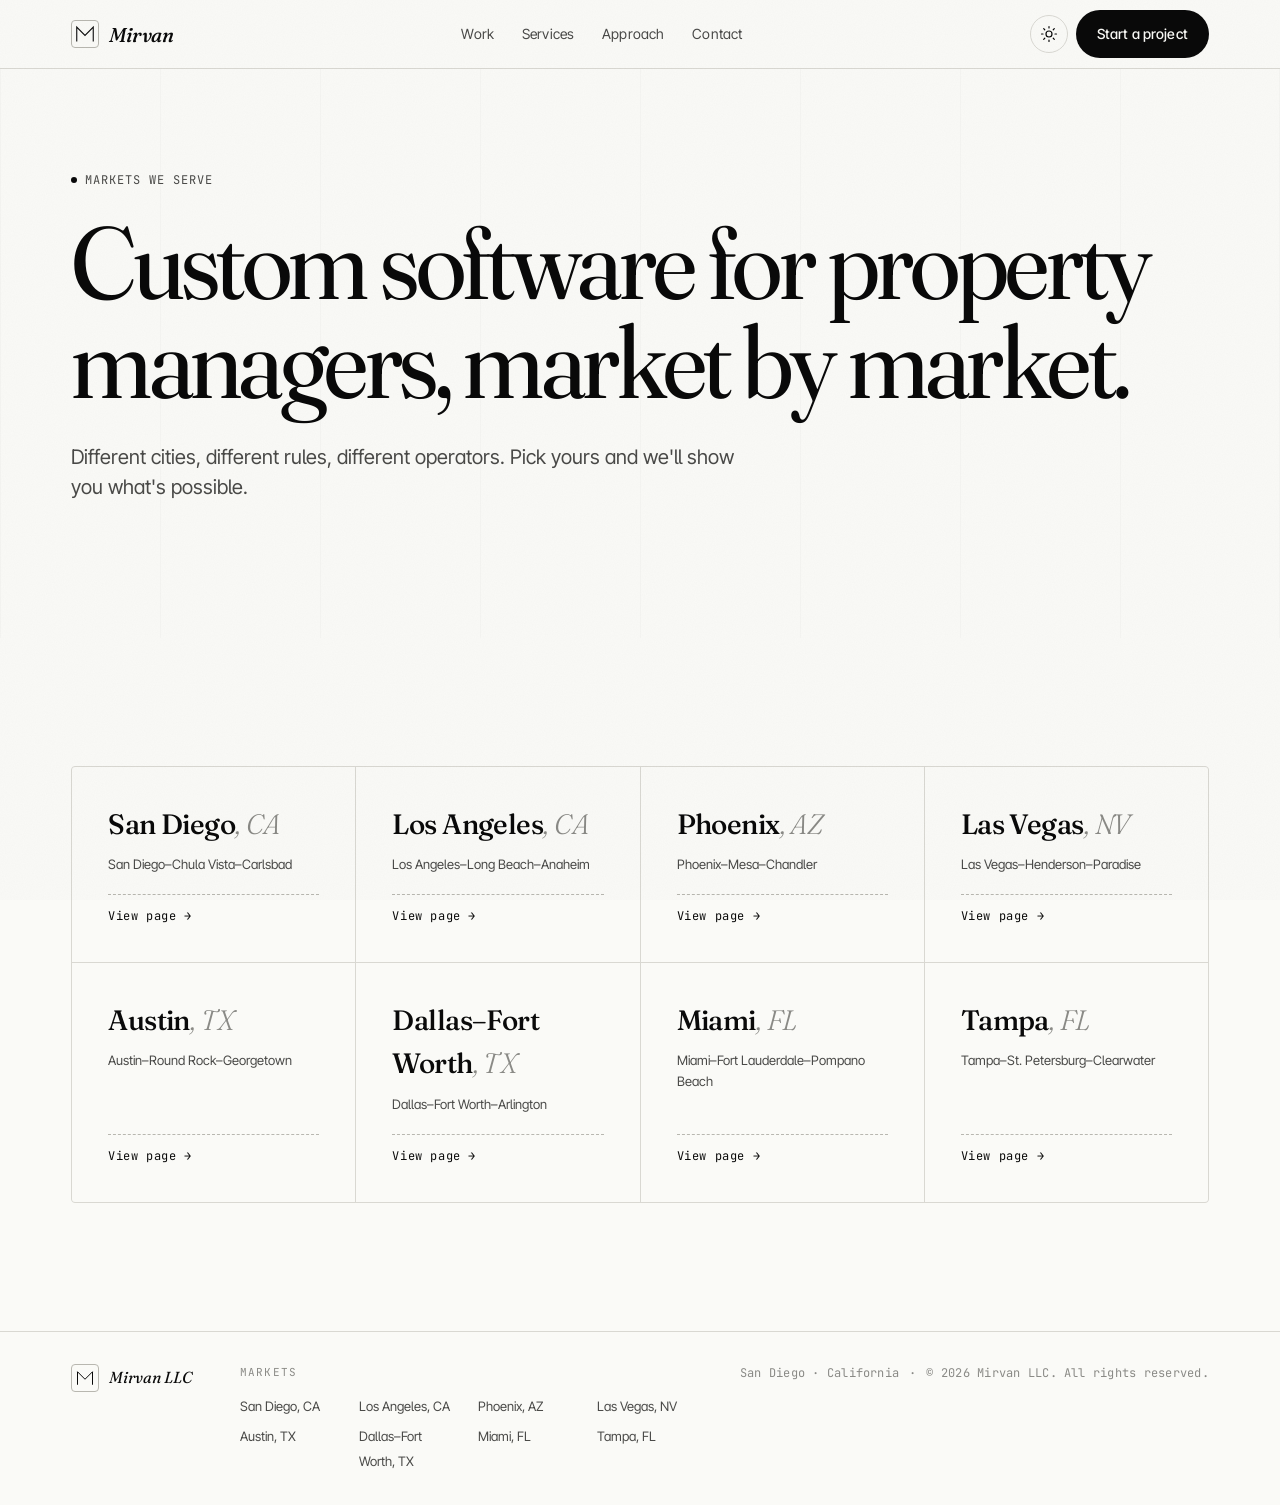
==== property-management-software/index.html @ f2c9fc99 "Add city landing pages" ====
<!DOCTYPE html>
<html lang="en" data-theme="auto">
<head>
  <meta charset="UTF-8" />
  <meta name="viewport" content="width=device-width, initial-scale=1.0, viewport-fit=cover" />
  <title>Property Management Software by City | Mirvan</title>
  <meta name="description" content="Mirvan builds custom property management software for operators across the country. Find your market — San Diego, LA, Phoenix, Las Vegas, Austin, Dallas–Fort Worth, Miami, and Tampa." />
  <link rel="canonical" href="https://mirvaninc.com/property-management-software/" />
  <meta name="robots" content="index, follow" />
  <link rel="icon" href="/favicon.svg" type="image/svg+xml" />
  <link rel="preconnect" href="https://fonts.googleapis.com" />
  <link rel="preconnect" href="https://fonts.gstatic.com" crossorigin />
  <link href="https://fonts.googleapis.com/css2?family=Fraunces:opsz,wght@9..144,300;9..144,400;9..144,500;9..144,600&family=JetBrains+Mono:wght@400;500&family=Inter+Tight:wght@300;400;500;600&display=swap" rel="stylesheet" />
  <script>
    (function () {
      try {
        var stored = localStorage.getItem('mirvan-theme');
        var prefersDark = window.matchMedia('(prefers-color-scheme: dark)').matches;
        document.documentElement.setAttribute('data-theme', stored || (prefersDark ? 'dark' : 'light'));
      } catch (e) { document.documentElement.setAttribute('data-theme', 'light'); }
    })();
  </script>
  <link rel="stylesheet" href="/styles.css" />
</head>
<body>
  <a class="skip" href="#main">Skip to content</a>
  <header class="nav" role="banner">
    <div class="nav__inner">
      <a href="/" class="nav__logo">
        <span class="nav__mark" aria-hidden="true">
          <svg viewBox="0 0 32 32" width="22" height="22" fill="none" stroke="currentColor" stroke-width="1.6" stroke-linecap="square"><path d="M4 26 L4 6 L16 18 L28 6 L28 26" /></svg>
        </span>
        <span class="nav__wordmark">Mirvan</span>
      </a>
      <nav class="nav__links" aria-label="Primary">
        <a href="/#work">Work</a><a href="/#services">Services</a><a href="/#approach">Approach</a><a href="/#contact">Contact</a>
      </nav>
      <div class="nav__actions">
        <button id="theme-toggle" class="theme-toggle" type="button" aria-label="Toggle theme">
          <svg class="icon-sun" viewBox="0 0 24 24" width="18" height="18" fill="none" stroke="currentColor" stroke-width="1.6" stroke-linecap="round" stroke-linejoin="round" aria-hidden="true"><circle cx="12" cy="12" r="4"/><path d="M12 2v2M12 20v2M4.93 4.93l1.41 1.41M17.66 17.66l1.41 1.41M2 12h2M20 12h2M4.93 19.07l1.41-1.41M17.66 6.34l1.41-1.41"/></svg>
          <svg class="icon-moon" viewBox="0 0 24 24" width="18" height="18" fill="none" stroke="currentColor" stroke-width="1.6" stroke-linecap="round" stroke-linejoin="round" aria-hidden="true"><path d="M21 12.79A9 9 0 1 1 11.21 3 7 7 0 0 0 21 12.79z"/></svg>
        </button>
        <a href="/#contact" class="btn btn--primary nav__cta">Start a project</a>
      </div>
    </div>
  </header>

  <main id="main">
    <section class="hero hero--city">
      <div class="hero__grid" aria-hidden="true"><span></span><span></span><span></span><span></span><span></span><span></span><span></span><span></span></div>
      <div class="hero__inner reveal">
        <p class="eyebrow"><span class="dot" aria-hidden="true"></span>Markets we serve</p>
        <h1 class="hero__title">Custom software for property managers, market by market.</h1>
        <p class="hero__lede">Different cities, different rules, different operators. Pick yours and we'll show you what's possible.</p>
      </div>
    </section>

    <section class="section">
      <div class="section__inner">
        <div class="hub-grid">
          <a class="hub-card reveal" href="/property-management-software/san-diego/">
            <p class="hub-card__city">San Diego<span class="hub-card__state">, CA</span></p>
            <p class="hub-card__metro">San Diego–Chula Vista–Carlsbad</p>
            <p class="hub-card__cta">View page →</p>
          </a>
          <a class="hub-card reveal" href="/property-management-software/los-angeles/">
            <p class="hub-card__city">Los Angeles<span class="hub-card__state">, CA</span></p>
            <p class="hub-card__metro">Los Angeles–Long Beach–Anaheim</p>
            <p class="hub-card__cta">View page →</p>
          </a>
          <a class="hub-card reveal" href="/property-management-software/phoenix/">
            <p class="hub-card__city">Phoenix<span class="hub-card__state">, AZ</span></p>
            <p class="hub-card__metro">Phoenix–Mesa–Chandler</p>
            <p class="hub-card__cta">View page →</p>
          </a>
          <a class="hub-card reveal" href="/property-management-software/las-vegas/">
            <p class="hub-card__city">Las Vegas<span class="hub-card__state">, NV</span></p>
            <p class="hub-card__metro">Las Vegas–Henderson–Paradise</p>
            <p class="hub-card__cta">View page →</p>
          </a>
          <a class="hub-card reveal" href="/property-management-software/austin/">
            <p class="hub-card__city">Austin<span class="hub-card__state">, TX</span></p>
            <p class="hub-card__metro">Austin–Round Rock–Georgetown</p>
            <p class="hub-card__cta">View page →</p>
          </a>
          <a class="hub-card reveal" href="/property-management-software/dallas-fort-worth/">
            <p class="hub-card__city">Dallas–Fort Worth<span class="hub-card__state">, TX</span></p>
            <p class="hub-card__metro">Dallas–Fort Worth–Arlington</p>
            <p class="hub-card__cta">View page →</p>
          </a>
          <a class="hub-card reveal" href="/property-management-software/miami/">
            <p class="hub-card__city">Miami<span class="hub-card__state">, FL</span></p>
            <p class="hub-card__metro">Miami–Fort Lauderdale–Pompano Beach</p>
            <p class="hub-card__cta">View page →</p>
          </a>
          <a class="hub-card reveal" href="/property-management-software/tampa/">
            <p class="hub-card__city">Tampa<span class="hub-card__state">, FL</span></p>
            <p class="hub-card__metro">Tampa–St. Petersburg–Clearwater</p>
            <p class="hub-card__cta">View page →</p>
          </a>
        </div>
      </div>
    </section>
  </main>

  <footer class="footer" role="contentinfo">
    <div class="footer__inner">
      <div class="footer__brand">
        <span class="nav__mark" aria-hidden="true"><svg viewBox="0 0 32 32" width="20" height="20" fill="none" stroke="currentColor" stroke-width="1.6" stroke-linecap="square"><path d="M4 26 L4 6 L16 18 L28 6 L28 26" /></svg></span>
        <span>Mirvan LLC</span>
      </div>
      <nav class="footer__cities" aria-label="Markets we serve">
        <p class="footer__cities-label">Markets</p>
        <ul>
          <li><a href="/property-management-software/san-diego/">San Diego, CA</a></li>
          <li><a href="/property-management-software/los-angeles/">Los Angeles, CA</a></li>
          <li><a href="/property-management-software/phoenix/">Phoenix, AZ</a></li>
          <li><a href="/property-management-software/las-vegas/">Las Vegas, NV</a></li>
          <li><a href="/property-management-software/austin/">Austin, TX</a></li>
          <li><a href="/property-management-software/dallas-fort-worth/">Dallas–Fort Worth, TX</a></li>
          <li><a href="/property-management-software/miami/">Miami, FL</a></li>
          <li><a href="/property-management-software/tampa/">Tampa, FL</a></li>
        </ul>
      </nav>
      <p class="footer__meta">
        <span>San Diego · California</span>
        <span aria-hidden="true">·</span>
        <span>© <span id="year"></span> Mirvan LLC. All rights reserved.</span>
      </p>
    </div>
  </footer>

  <script src="/main.js" defer></script>
</body>
</html>
---- styles.css ----
/* =========================================================
   Mirvan — Refined editorial design system
   Black & white, light/dark, mobile-first
   ========================================================= */

:root {
  /* Light theme (default) */
  --bg: #fafaf7;
  --bg-elev: #ffffff;
  --bg-alt: #f1f0eb;
  --ink: #0a0a0a;
  --ink-muted: #4a4a48;
  --ink-faint: #8a8a86;
  --line: #d9d8d2;
  --line-strong: #b8b7b0;
  --accent: #0a0a0a;
  --accent-ink: #fafaf7;
  --shadow: 0 1px 0 rgba(10,10,10,0.04), 0 8px 24px -12px rgba(10,10,10,0.08);
  --grid: rgba(10,10,10,0.04);
  --noise: 0.03;
}

[data-theme="dark"] {
  --bg: #0a0a0a;
  --bg-elev: #111110;
  --bg-alt: #161614;
  --ink: #fafaf7;
  --ink-muted: #b5b3ad;
  --ink-faint: #7a7873;
  --line: #2a2926;
  --line-strong: #3d3c38;
  --accent: #fafaf7;
  --accent-ink: #0a0a0a;
  --shadow: 0 1px 0 rgba(0,0,0,0.4), 0 12px 40px -16px rgba(0,0,0,0.6);
  --grid: rgba(250,250,247,0.04);
  --noise: 0.05;
}

/* Type */
:root {
  --font-display: 'Fraunces', 'Times New Roman', Georgia, serif;
  --font-sans: 'Inter Tight', -apple-system, BlinkMacSystemFont, 'Segoe UI', sans-serif;
  --font-mono: 'JetBrains Mono', ui-monospace, 'SF Mono', Menlo, monospace;
}

/* Reset */
*, *::before, *::after { box-sizing: border-box; }
html { -webkit-text-size-adjust: 100%; scroll-behavior: smooth; }
@media (prefers-reduced-motion: reduce) {
  html { scroll-behavior: auto; }
  *, *::before, *::after {
    animation-duration: 0.01ms !important;
    animation-iteration-count: 1 !important;
    transition-duration: 0.01ms !important;
  }
}

body {
  margin: 0;
  font-family: var(--font-sans);
  font-size: 16px;
  line-height: 1.55;
  color: var(--ink);
  background: var(--bg);
  -webkit-font-smoothing: antialiased;
  -moz-osx-font-smoothing: grayscale;
  font-feature-settings: "ss01", "ss02", "cv11";
  transition: background-color 0.4s ease, color 0.4s ease;
  overflow-x: hidden;
}

/* Subtle film grain everywhere */
body::before {
  content: "";
  position: fixed;
  inset: 0;
  pointer-events: none;
  z-index: 1000;
  opacity: var(--noise);
  background-image: url("data:image/svg+xml;utf8,<svg xmlns='http://www.w3.org/2000/svg' width='200' height='200'><filter id='n'><feTurbulence type='fractalNoise' baseFrequency='0.9' numOctaves='2' stitchTiles='stitch'/><feColorMatrix values='0 0 0 0 0 0 0 0 0 0 0 0 0 0 0 0 0 0 0.6 0'/></filter><rect width='100%25' height='100%25' filter='url(%23n)'/></svg>");
}

img, svg { display: block; max-width: 100%; }
a { color: inherit; text-decoration: none; }
button { font: inherit; color: inherit; background: none; border: 0; cursor: pointer; }

/* Skip link */
.skip {
  position: absolute;
  top: -40px;
  left: 8px;
  background: var(--ink);
  color: var(--bg);
  padding: 8px 12px;
  font-size: 14px;
  z-index: 200;
  border-radius: 2px;
}
.skip:focus { top: 8px; }

/* Layout helpers */
.section__inner,
.nav__inner,
.footer__inner,
.hero__inner {
  width: 100%;
  max-width: 1240px;
  margin: 0 auto;
  padding-left: clamp(20px, 4vw, 56px);
  padding-right: clamp(20px, 4vw, 56px);
}

/* ============== NAV ============== */
.nav {
  position: sticky;
  top: 0;
  z-index: 100;
  background: color-mix(in srgb, var(--bg) 88%, transparent);
  backdrop-filter: saturate(140%) blur(14px);
  -webkit-backdrop-filter: saturate(140%) blur(14px);
  border-bottom: 1px solid var(--line);
}
.nav__inner {
  display: flex;
  align-items: center;
  justify-content: space-between;
  height: 68px;
  gap: 24px;
}
.nav__logo {
  display: inline-flex;
  align-items: center;
  gap: 10px;
  font-family: var(--font-display);
  font-weight: 500;
  font-size: 20px;
  letter-spacing: -0.01em;
}
.nav__mark {
  display: inline-grid;
  place-items: center;
  width: 28px; height: 28px;
  border: 1px solid var(--line-strong);
  border-radius: 4px;
  color: var(--ink);
  transition: transform 0.4s cubic-bezier(.2,.7,.2,1);
}
.nav__logo:hover .nav__mark { transform: rotate(-8deg); }
.nav__wordmark { font-style: italic; }

.nav__links {
  display: none;
  gap: 28px;
  font-size: 14px;
  color: var(--ink-muted);
  letter-spacing: 0.01em;
}
.nav__links a {
  position: relative;
  padding: 6px 0;
  transition: color 0.2s ease;
}
.nav__links a::after {
  content: "";
  position: absolute;
  left: 0; right: 100%;
  bottom: 2px;
  height: 1px;
  background: currentColor;
  transition: right 0.3s cubic-bezier(.2,.7,.2,1);
}
.nav__links a:hover { color: var(--ink); }
.nav__links a:hover::after { right: 0; }

.nav__actions {
  display: flex;
  align-items: center;
  gap: 8px;
}
.nav__cta { display: none; }

@media (min-width: 820px) {
  .nav__links { display: flex; }
  .nav__cta { display: inline-flex; }
}

/* Theme toggle */
.theme-toggle {
  display: inline-grid;
  place-items: center;
  width: 38px;
  height: 38px;
  border: 1px solid var(--line);
  border-radius: 999px;
  color: var(--ink);
  transition: border-color 0.2s ease, transform 0.3s ease, background-color 0.2s ease;
  position: relative;
}
.theme-toggle:hover {
  border-color: var(--line-strong);
  background: var(--bg-alt);
}
.theme-toggle:active { transform: scale(0.94); }
.theme-toggle .icon-sun,
.theme-toggle .icon-moon {
  position: absolute;
  transition: opacity 0.3s ease, transform 0.4s cubic-bezier(.2,.7,.2,1);
}
[data-theme="light"] .icon-sun { opacity: 1; transform: rotate(0); }
[data-theme="light"] .icon-moon { opacity: 0; transform: rotate(-40deg) scale(0.6); }
[data-theme="dark"] .icon-sun { opacity: 0; transform: rotate(40deg) scale(0.6); }
[data-theme="dark"] .icon-moon { opacity: 1; transform: rotate(0); }

/* Buttons */
.btn {
  display: inline-flex;
  align-items: center;
  gap: 8px;
  padding: 12px 20px;
  font-size: 14px;
  font-weight: 500;
  letter-spacing: 0.01em;
  border-radius: 999px;
  border: 1px solid transparent;
  transition: transform 0.2s ease, background-color 0.25s ease, color 0.25s ease, border-color 0.25s ease;
  white-space: nowrap;
}
.btn:active { transform: scale(0.98); }
.btn--primary {
  background: var(--accent);
  color: var(--accent-ink);
}
.btn--primary:hover { background: color-mix(in srgb, var(--accent) 88%, var(--ink-muted)); }
.btn--ghost {
  border-color: var(--line-strong);
  color: var(--ink);
}
.btn--ghost:hover { background: var(--bg-alt); }
.btn--lg {
  padding: 16px 28px;
  font-size: 15px;
  font-family: var(--font-mono);
  letter-spacing: 0;
}

/* Eyebrow */
.eyebrow {
  display: inline-flex;
  align-items: center;
  gap: 8px;
  font-family: var(--font-mono);
  font-size: 12px;
  letter-spacing: 0.08em;
  text-transform: uppercase;
  color: var(--ink-muted);
  margin: 0 0 24px;
}
.dot {
  display: inline-block;
  width: 6px; height: 6px;
  border-radius: 50%;
  background: var(--ink);
  animation: pulse 2.4s ease-in-out infinite;
}
@keyframes pulse {
  0%, 100% { opacity: 0.4; transform: scale(1); }
  50% { opacity: 1; transform: scale(1.3); }
}

/* ============== HERO ============== */
.hero {
  position: relative;
  padding: clamp(64px, 10vw, 120px) 0 clamp(48px, 8vw, 96px);
  overflow: hidden;
}
.hero__grid {
  position: absolute;
  inset: 0;
  display: grid;
  grid-template-columns: repeat(8, 1fr);
  pointer-events: none;
  opacity: 0.5;
}
.hero__grid span {
  border-left: 1px solid var(--grid);
}
.hero__grid span:last-child { border-right: 1px solid var(--grid); }

.hero__inner { position: relative; }

.hero__title {
  font-family: var(--font-display);
  font-weight: 400;
  font-size: clamp(44px, 8vw, 104px);
  line-height: 0.96;
  letter-spacing: -0.035em;
  margin: 0 0 32px;
  color: var(--ink);
  font-variation-settings: "opsz" 96, "SOFT" 30;
}
.hero__title em {
  font-style: italic;
  font-weight: 300;
  font-variation-settings: "opsz" 144, "SOFT" 80;
}

.hero__lede {
  max-width: 56ch;
  font-size: clamp(17px, 1.6vw, 20px);
  line-height: 1.5;
  color: var(--ink-muted);
  margin: 0 0 40px;
}

.hero__cta {
  display: flex;
  flex-wrap: wrap;
  gap: 12px;
  margin-bottom: 64px;
}

.hero__stats {
  display: grid;
  grid-template-columns: 1fr;
  gap: 20px;
  padding-top: 32px;
  border-top: 1px solid var(--line);
  margin: 0;
}
.hero__stats > div {
  display: flex;
  flex-direction: column;
  gap: 6px;
}
.hero__stats dt {
  font-family: var(--font-mono);
  font-size: 11px;
  letter-spacing: 0.1em;
  text-transform: uppercase;
  color: var(--ink-faint);
}
.hero__stats dd {
  margin: 0;
  font-family: var(--font-display);
  font-size: 18px;
  font-style: italic;
  color: var(--ink);
}

@media (min-width: 720px) {
  .hero__stats { grid-template-columns: repeat(3, 1fr); gap: 40px; }
}

/* ============== MARQUEE ============== */
.marquee {
  border-top: 1px solid var(--line);
  border-bottom: 1px solid var(--line);
  overflow: hidden;
  background: var(--bg-alt);
  padding: 18px 0;
}
.marquee__track {
  display: flex;
  gap: 36px;
  white-space: nowrap;
  animation: marquee 40s linear infinite;
  font-family: var(--font-display);
  font-style: italic;
  font-size: clamp(20px, 3vw, 28px);
  color: var(--ink-muted);
  width: max-content;
}
.marquee__track span:nth-child(even) {
  color: var(--ink-faint);
  font-style: normal;
  font-family: var(--font-sans);
}
@keyframes marquee {
  from { transform: translateX(0); }
  to { transform: translateX(-50%); }
}
.marquee:hover .marquee__track { animation-play-state: paused; }

/* ============== SECTIONS ============== */
.section {
  padding: clamp(72px, 10vw, 140px) 0;
}
.section--alt {
  background: var(--bg-alt);
  border-top: 1px solid var(--line);
  border-bottom: 1px solid var(--line);
}

.section__head {
  max-width: 720px;
  margin-bottom: clamp(40px, 6vw, 72px);
}
.section__title {
  font-family: var(--font-display);
  font-weight: 400;
  font-size: clamp(34px, 5vw, 64px);
  line-height: 1.02;
  letter-spacing: -0.025em;
  margin: 0;
}
.section__lede {
  margin: 24px 0 0;
  max-width: 56ch;
  font-size: 17px;
  line-height: 1.6;
  color: var(--ink-muted);
}

/* ============== CARDS ============== */
.cards {
  display: grid;
  grid-template-columns: 1fr;
  gap: 1px;
  background: var(--line);
  border: 1px solid var(--line);
  border-radius: 4px;
  overflow: hidden;
}
@media (min-width: 760px) {
  .cards { grid-template-columns: repeat(3, 1fr); }
}
.card {
  position: relative;
  padding: clamp(28px, 4vw, 44px);
  background: var(--bg);
  transition: background-color 0.3s ease;
}
.card:hover { background: var(--bg-alt); }
.card__num {
  display: block;
  font-family: var(--font-display);
  font-style: italic;
  font-size: 14px;
  color: var(--ink-faint);
  margin-bottom: 28px;
  letter-spacing: 0.02em;
}
.card__title {
  font-family: var(--font-display);
  font-weight: 500;
  font-size: clamp(22px, 2.4vw, 28px);
  line-height: 1.15;
  letter-spacing: -0.015em;
  margin: 0 0 16px;
}
.card__body {
  margin: 0 0 20px;
  font-size: 15px;
  line-height: 1.6;
  color: var(--ink-muted);
}
.card__list {
  list-style: none;
  padding: 0;
  margin: 0;
  border-top: 1px dashed var(--line-strong);
  padding-top: 16px;
}
.card__list li {
  position: relative;
  padding: 6px 0 6px 18px;
  font-family: var(--font-mono);
  font-size: 12px;
  letter-spacing: 0.02em;
  color: var(--ink);
}
.card__list li::before {
  content: "→";
  position: absolute;
  left: 0;
  color: var(--ink-faint);
}

/* ============== STEPS ============== */
.steps {
  list-style: none;
  padding: 0;
  margin: 0;
  display: grid;
  gap: 1px;
  background: var(--line);
  border: 1px solid var(--line);
  border-radius: 4px;
  overflow: hidden;
}
.step {
  background: var(--bg);
  padding: clamp(28px, 4vw, 48px);
  display: grid;
  grid-template-columns: auto 1fr;
  gap: clamp(20px, 4vw, 48px);
  align-items: start;
}
.step__num {
  font-family: var(--font-mono);
  font-size: 13px;
  letter-spacing: 0.1em;
  color: var(--ink-faint);
  padding-top: 6px;
}
.step__title {
  font-family: var(--font-display);
  font-weight: 500;
  font-style: italic;
  font-size: clamp(22px, 2.6vw, 32px);
  line-height: 1.1;
  letter-spacing: -0.015em;
  margin: 0 0 10px;
}
.step__body {
  margin: 0;
  max-width: 60ch;
  font-size: 16px;
  line-height: 1.6;
  color: var(--ink-muted);
}

/* ============== WORK ============== */
.work {
  display: grid;
  grid-template-columns: 1fr;
  gap: 1px;
  background: var(--line);
  border-top: 1px solid var(--line);
  border-bottom: 1px solid var(--line);
}
@media (min-width: 900px) {
  .work { grid-template-columns: repeat(3, 1fr); }
}
.work__item {
  background: var(--bg);
  padding: clamp(28px, 4vw, 44px);
  display: flex;
  flex-direction: column;
  min-height: 280px;
  transition: background-color 0.3s ease;
}
.work__item:hover { background: var(--bg-alt); }
.work__head {
  display: flex;
  justify-content: space-between;
  align-items: flex-start;
  gap: 16px;
  margin-bottom: 20px;
}
.work__title {
  font-family: var(--font-display);
  font-weight: 500;
  font-size: clamp(22px, 2.4vw, 28px);
  letter-spacing: -0.015em;
  margin: 0;
}
.work__tag {
  font-family: var(--font-mono);
  font-size: 11px;
  letter-spacing: 0.08em;
  text-transform: uppercase;
  color: var(--ink-faint);
  white-space: nowrap;
  padding-top: 8px;
}
.work__body {
  flex: 1;
  margin: 0 0 24px;
  font-size: 15px;
  line-height: 1.6;
  color: var(--ink-muted);
}
.work__link {
  font-family: var(--font-mono);
  font-size: 13px;
  letter-spacing: 0.01em;
  color: var(--ink);
  border-bottom: 1px solid var(--line-strong);
  align-self: flex-start;
  padding-bottom: 2px;
  transition: color 0.2s ease, border-color 0.2s ease;
}
.work__link:hover { border-color: var(--ink); }
.work__link--muted {
  color: var(--ink-faint);
  border-color: transparent;
  border-bottom-style: dashed;
  cursor: default;
}

/* ============== CONTACT ============== */
.section--contact {
  background: var(--ink);
  color: var(--bg);
  position: relative;
  overflow: hidden;
}
.section--contact::before {
  content: "";
  position: absolute;
  inset: 0;
  background: radial-gradient(ellipse at top right, color-mix(in srgb, var(--bg) 8%, transparent), transparent 60%);
  pointer-events: none;
}
.contact { position: relative; max-width: 880px; }
.section--contact .eyebrow { color: color-mix(in srgb, var(--bg) 60%, transparent); }
.section--contact .dot { background: var(--bg); }
.contact__title {
  font-family: var(--font-display);
  font-weight: 400;
  font-size: clamp(34px, 6vw, 72px);
  line-height: 1.02;
  letter-spacing: -0.03em;
  margin: 0 0 28px;
  color: var(--bg);
}
.contact__lede {
  max-width: 56ch;
  font-size: 17px;
  line-height: 1.6;
  color: color-mix(in srgb, var(--bg) 75%, transparent);
  margin: 0 0 40px;
}
.section--contact .btn--primary {
  background: var(--bg);
  color: var(--ink);
}
.section--contact .btn--primary:hover { background: color-mix(in srgb, var(--bg) 88%, var(--ink-muted)); }
.contact__cta { display: flex; flex-direction: column; gap: 16px; align-items: flex-start; }
.contact__note {
  margin: 0;
  font-family: var(--font-mono);
  font-size: 12px;
  letter-spacing: 0.05em;
  color: color-mix(in srgb, var(--bg) 55%, transparent);
}

/* ============== FOOTER ============== */
.footer {
  border-top: 1px solid var(--line);
  padding: 32px 0;
}
.footer__inner {
  display: flex;
  flex-direction: column;
  gap: 16px;
  align-items: flex-start;
  justify-content: space-between;
}
@media (min-width: 720px) {
  .footer__inner { flex-direction: row; align-items: center; }
}
.footer__brand {
  display: inline-flex;
  align-items: center;
  gap: 10px;
  font-family: var(--font-display);
  font-style: italic;
  font-size: 16px;
}
.footer__meta {
  margin: 0;
  display: flex;
  flex-wrap: wrap;
  gap: 10px;
  font-family: var(--font-mono);
  font-size: 12px;
  letter-spacing: 0.02em;
  color: var(--ink-faint);
}

/* ============== REVEAL (intersection observer) ============== */
.reveal {
  opacity: 0;
  transform: translateY(20px);
  transition: opacity 0.9s cubic-bezier(.2,.7,.2,1), transform 0.9s cubic-bezier(.2,.7,.2,1);
}
.reveal.is-visible {
  opacity: 1;
  transform: translateY(0);
}

/* Selection */
::selection {
  background: var(--ink);
  color: var(--bg);
}

/* Focus */
:focus-visible {
  outline: 2px solid var(--ink);
  outline-offset: 3px;
  border-radius: 2px;
}

/* ============== CITY PAGE ADDITIONS ============== */

/* Breadcrumb */
.breadcrumb {
  border-bottom: 1px solid var(--line);
  background: var(--bg);
}
.breadcrumb__inner {
  width: 100%;
  max-width: 1240px;
  margin: 0 auto;
  padding: 14px clamp(20px, 4vw, 56px);
  display: flex;
  align-items: center;
  gap: 10px;
  flex-wrap: wrap;
  font-family: var(--font-mono);
  font-size: 12px;
  letter-spacing: 0.04em;
  color: var(--ink-faint);
}
.breadcrumb a {
  color: var(--ink-muted);
  transition: color 0.2s ease;
}
.breadcrumb a:hover { color: var(--ink); }
.breadcrumb__current { color: var(--ink); }

/* City hero variant */
.hero--city {
  padding-top: clamp(48px, 8vw, 96px);
}

/* Regulations list */
.regs {
  list-style: none;
  padding: 0;
  margin: 0;
  display: grid;
  gap: 1px;
  background: var(--line);
  border: 1px solid var(--line);
  border-radius: 4px;
  overflow: hidden;
}
@media (min-width: 760px) {
  .regs { grid-template-columns: repeat(3, 1fr); }
}
.reg {
  background: var(--bg);
  padding: clamp(24px, 3vw, 36px);
  transition: background-color 0.3s ease;
}
.reg:hover { background: var(--bg-alt); }
.reg__name {
  font-family: var(--font-display);
  font-weight: 500;
  font-style: italic;
  font-size: 20px;
  letter-spacing: -0.01em;
  margin: 0 0 12px;
  color: var(--ink);
}
.reg__detail {
  margin: 0;
  font-size: 14px;
  line-height: 1.6;
  color: var(--ink-muted);
}

/* Coverage / neighborhoods */
.coverage {
  max-width: 880px;
}
.coverage__list {
  font-family: var(--font-display);
  font-style: italic;
  font-size: clamp(20px, 2.5vw, 28px);
  line-height: 1.4;
  color: var(--ink);
  margin: 0 0 24px;
  letter-spacing: -0.01em;
}
.coverage__note {
  margin: 0;
  font-family: var(--font-mono);
  font-size: 13px;
  color: var(--ink-faint);
  letter-spacing: 0.02em;
}

/* Hub page grid */
.hub-grid {
  display: grid;
  grid-template-columns: 1fr;
  gap: 1px;
  background: var(--line);
  border: 1px solid var(--line);
  border-radius: 4px;
  overflow: hidden;
}
@media (min-width: 640px) {
  .hub-grid { grid-template-columns: repeat(2, 1fr); }
}
@media (min-width: 960px) {
  .hub-grid { grid-template-columns: repeat(4, 1fr); }
}
.hub-card {
  display: flex;
  flex-direction: column;
  gap: 8px;
  padding: clamp(24px, 3vw, 36px);
  background: var(--bg);
  transition: background-color 0.3s ease;
  min-height: 180px;
}
.hub-card:hover { background: var(--bg-alt); }
.hub-card__city {
  font-family: var(--font-display);
  font-size: clamp(22px, 2.6vw, 28px);
  font-weight: 500;
  letter-spacing: -0.02em;
  margin: 0;
  color: var(--ink);
}
.hub-card__state {
  font-style: italic;
  font-weight: 300;
  color: var(--ink-faint);
}
.hub-card__metro {
  font-size: 13px;
  color: var(--ink-muted);
  margin: 0;
  flex: 1;
}
.hub-card__cta {
  font-family: var(--font-mono);
  font-size: 12px;
  letter-spacing: 0.05em;
  color: var(--ink);
  margin: 12px 0 0;
  border-top: 1px dashed var(--line-strong);
  padding-top: 12px;
}

/* Footer cities */
.footer__inner {
  align-items: flex-start;
}
@media (min-width: 960px) {
  .footer__inner {
    display: grid;
    grid-template-columns: auto 1fr auto;
    align-items: start;
    gap: 48px;
  }
}
.footer__cities {
  margin: 0;
}
.footer__cities-label {
  font-family: var(--font-mono);
  font-size: 11px;
  letter-spacing: 0.1em;
  text-transform: uppercase;
  color: var(--ink-faint);
  margin: 0 0 12px;
}
.footer__cities ul {
  list-style: none;
  padding: 0;
  margin: 0;
  display: grid;
  grid-template-columns: 1fr 1fr;
  gap: 6px 24px;
}
@media (min-width: 720px) {
  .footer__cities ul { grid-template-columns: repeat(4, 1fr); }
}
.footer__cities a {
  font-size: 13px;
  color: var(--ink-muted);
  transition: color 0.2s ease;
}
.footer__cities a:hover { color: var(--ink); }
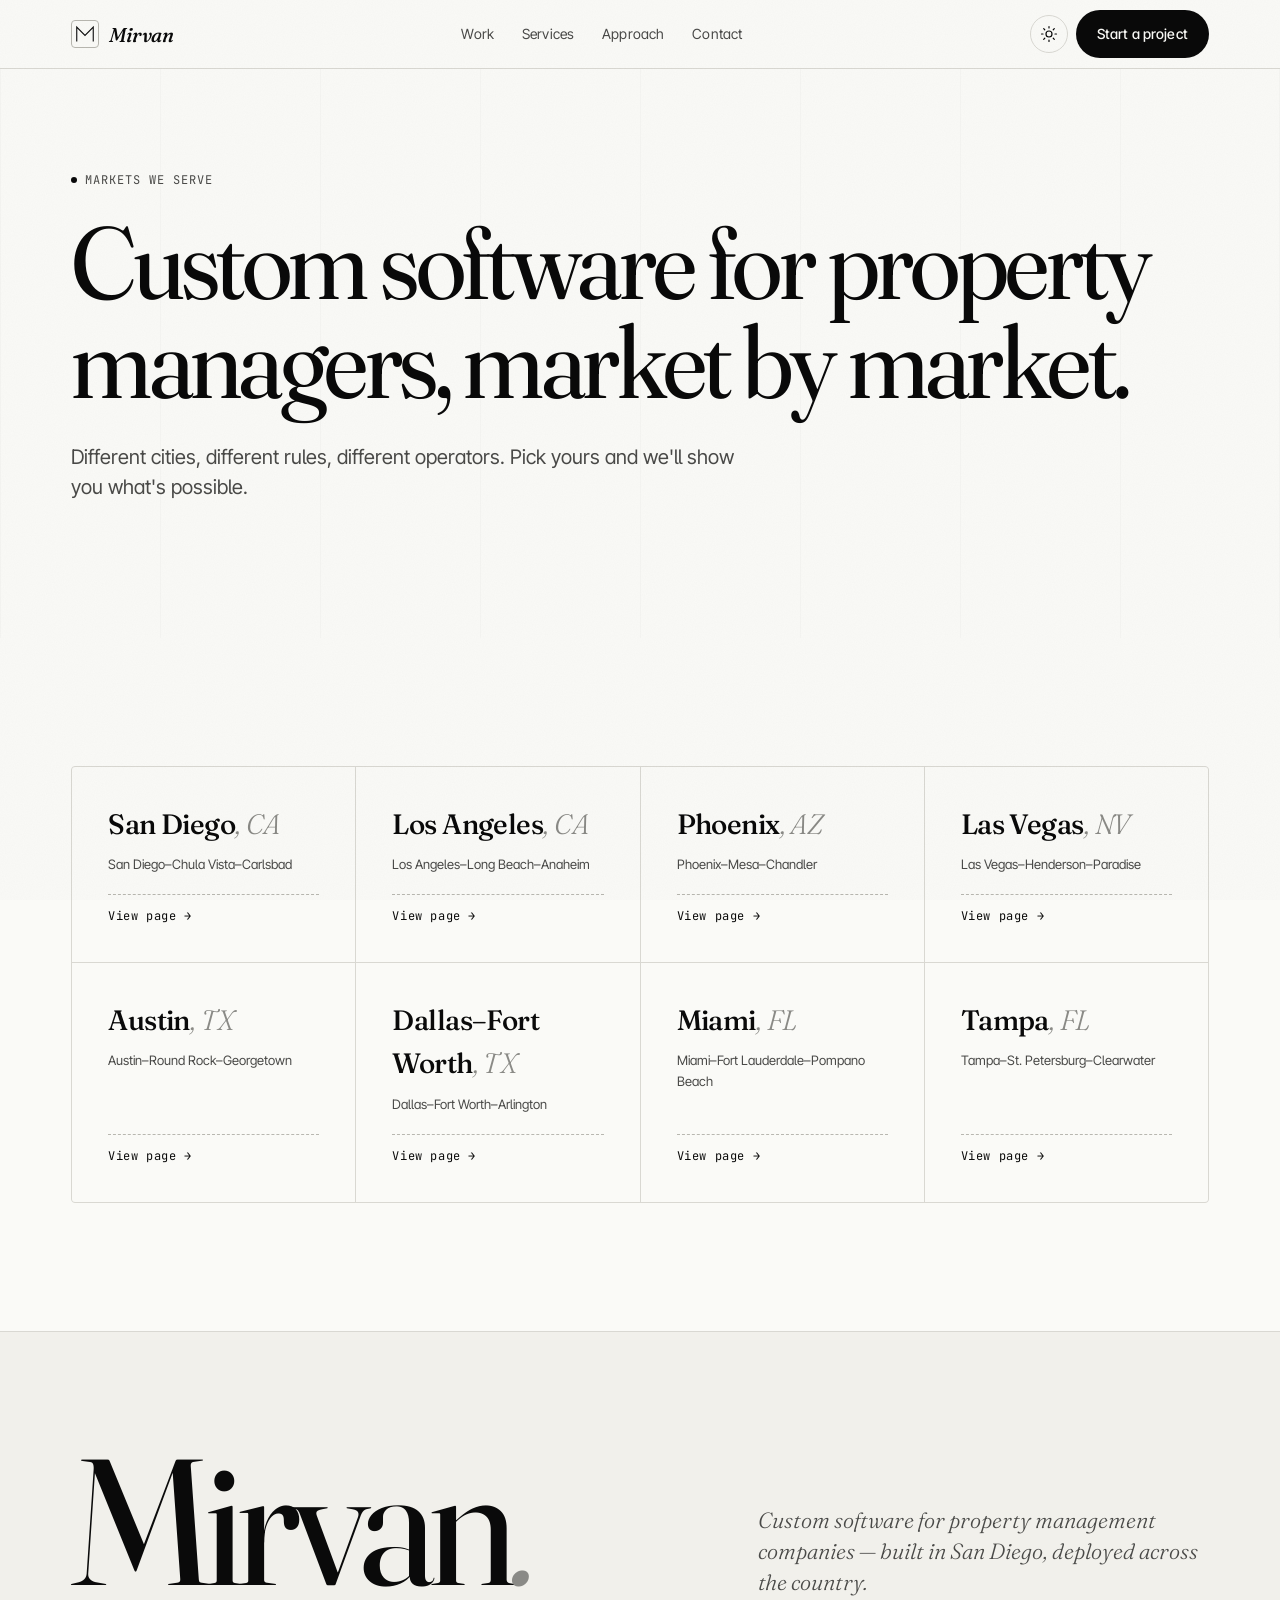
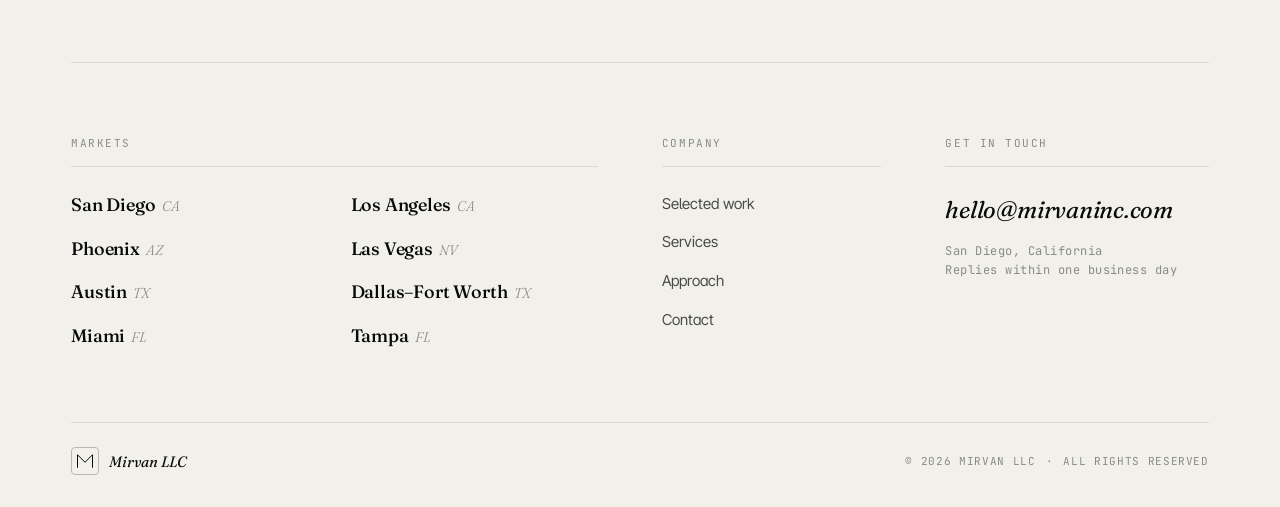
==== commit a3a17354: "Redesign footer with full-width 3-section layout" ====
--- a/property-management-software/index.html
+++ b/property-management-software/index.html
@@ -105,28 +105,56 @@
 
   <footer class="footer" role="contentinfo">
     <div class="footer__inner">
-      <div class="footer__brand">
-        <span class="nav__mark" aria-hidden="true"><svg viewBox="0 0 32 32" width="20" height="20" fill="none" stroke="currentColor" stroke-width="1.6" stroke-linecap="square"><path d="M4 26 L4 6 L16 18 L28 6 L28 26" /></svg></span>
-        <span>Mirvan LLC</span>
+
+      <div class="footer__top">
+        <h2 class="footer__wordmark">Mirvan<em>.</em></h2>
+        <p class="footer__tagline">Custom software for property management companies — built in San Diego, deployed across the country.</p>
       </div>
-      <nav class="footer__cities" aria-label="Markets we serve">
-        <p class="footer__cities-label">Markets</p>
-        <ul>
-          <li><a href="/property-management-software/san-diego/">San Diego, CA</a></li>
-          <li><a href="/property-management-software/los-angeles/">Los Angeles, CA</a></li>
-          <li><a href="/property-management-software/phoenix/">Phoenix, AZ</a></li>
-          <li><a href="/property-management-software/las-vegas/">Las Vegas, NV</a></li>
-          <li><a href="/property-management-software/austin/">Austin, TX</a></li>
-          <li><a href="/property-management-software/dallas-fort-worth/">Dallas–Fort Worth, TX</a></li>
-          <li><a href="/property-management-software/miami/">Miami, FL</a></li>
-          <li><a href="/property-management-software/tampa/">Tampa, FL</a></li>
-        </ul>
-      </nav>
-      <p class="footer__meta">
-        <span>San Diego · California</span>
-        <span aria-hidden="true">·</span>
-        <span>© <span id="year"></span> Mirvan LLC. All rights reserved.</span>
-      </p>
+
+      <div class="footer__cols">
+        <nav class="footer__cities" aria-label="Markets we serve">
+          <p class="footer__col-label">Markets</p>
+          <ul>
+            <li><a href="/property-management-software/san-diego/">San Diego<span class="footer__state">CA</span></a></li>
+            <li><a href="/property-management-software/los-angeles/">Los Angeles<span class="footer__state">CA</span></a></li>
+            <li><a href="/property-management-software/phoenix/">Phoenix<span class="footer__state">AZ</span></a></li>
+            <li><a href="/property-management-software/las-vegas/">Las Vegas<span class="footer__state">NV</span></a></li>
+            <li><a href="/property-management-software/austin/">Austin<span class="footer__state">TX</span></a></li>
+            <li><a href="/property-management-software/dallas-fort-worth/">Dallas–Fort Worth<span class="footer__state">TX</span></a></li>
+            <li><a href="/property-management-software/miami/">Miami<span class="footer__state">FL</span></a></li>
+            <li><a href="/property-management-software/tampa/">Tampa<span class="footer__state">FL</span></a></li>
+          </ul>
+        </nav>
+
+        <nav class="footer__nav" aria-label="Site">
+          <p class="footer__col-label">Company</p>
+          <ul>
+            <li><a href="/#work">Selected work</a></li>
+            <li><a href="/#services">Services</a></li>
+            <li><a href="/#approach">Approach</a></li>
+            <li><a href="/#contact">Contact</a></li>
+          </ul>
+        </nav>
+
+        <div class="footer__contact">
+          <p class="footer__col-label">Get in touch</p>
+          <a href="mailto:hello@mirvaninc.com">hello@mirvaninc.com</a>
+          <p class="footer__contact-meta">San Diego, California<br/>Replies within one business day</p>
+        </div>
+      </div>
+
+      <div class="footer__bottom">
+        <div class="footer__brand">
+          <span class="nav__mark" aria-hidden="true"><svg viewBox="0 0 32 32" width="20" height="20" fill="none" stroke="currentColor" stroke-width="1.6" stroke-linecap="square"><path d="M4 26 L4 6 L16 18 L28 6 L28 26" /></svg></span>
+          <span>Mirvan LLC</span>
+        </div>
+        <p class="footer__meta">
+          <span>© <span id="year"></span> Mirvan LLC</span>
+          <span aria-hidden="true">·</span>
+          <span>All rights reserved</span>
+        </p>
+      </div>
+
     </div>
   </footer>
 
--- a/styles.css
+++ b/styles.css
@@ -636,20 +636,196 @@
   color: color-mix(in srgb, var(--bg) 55%, transparent);
 }
 
-/* ============== FOOTER ============== */
+/* ============== FOOTER (full redesign) ============== */
 .footer {
   border-top: 1px solid var(--line);
-  padding: 32px 0;
+  padding: 0;
+  background: var(--bg-alt);
+  position: relative;
+  overflow: hidden;
 }
 .footer__inner {
+  display: block;
+  width: 100%;
+  max-width: 1240px;
+  margin: 0 auto;
+  padding: 0 clamp(20px, 4vw, 56px);
+}
+
+/* Top: oversized wordmark + tagline */
+.footer__top {
+  padding: clamp(56px, 9vw, 112px) 0 clamp(40px, 6vw, 64px);
+  border-bottom: 1px solid var(--line);
+  display: grid;
+  gap: 28px;
+  align-items: end;
+}
+@media (min-width: 820px) {
+  .footer__top {
+    grid-template-columns: 1.4fr 1fr;
+    gap: 56px;
+  }
+}
+.footer__wordmark {
+  font-family: var(--font-display);
+  font-weight: 400;
+  font-size: clamp(72px, 14vw, 184px);
+  line-height: 0.86;
+  letter-spacing: -0.045em;
+  margin: 0;
+  color: var(--ink);
+}
+.footer__wordmark em {
+  font-style: italic;
+  font-weight: 300;
+  color: var(--ink-faint);
+  font-variation-settings: "opsz" 144, "SOFT" 80;
+}
+.footer__tagline {
+  font-family: var(--font-display);
+  font-style: italic;
+  font-weight: 300;
+  font-size: clamp(18px, 1.8vw, 22px);
+  line-height: 1.4;
+  color: var(--ink-muted);
+  margin: 0;
+  max-width: 36ch;
+}
+
+/* Middle: columns */
+.footer__cols {
+  display: grid;
+  grid-template-columns: 1fr;
+  gap: 48px;
+  padding: clamp(40px, 6vw, 72px) 0;
+  border-bottom: 1px solid var(--line);
+}
+@media (min-width: 640px) {
+  .footer__cols { grid-template-columns: repeat(2, 1fr); gap: 40px 48px; }
+}
+@media (min-width: 1000px) {
+  .footer__cols { grid-template-columns: 2.4fr 1fr 1.2fr; gap: 64px; }
+}
+
+.footer__col-label {
+  font-family: var(--font-mono);
+  font-size: 11px;
+  letter-spacing: 0.14em;
+  text-transform: uppercase;
+  color: var(--ink-faint);
+  margin: 0 0 24px;
+  padding-bottom: 14px;
+  border-bottom: 1px solid var(--line);
+}
+
+/* Force-clean any list defaults */
+.footer__cities,
+.footer__nav { margin: 0; }
+.footer__cities ul,
+.footer__nav ul {
+  list-style: none;
+  padding: 0;
+  margin: 0;
+}
+.footer__cities li,
+.footer__nav li { list-style: none; padding: 0; }
+.footer__cities li::before,
+.footer__nav li::before,
+.footer__cities li::marker,
+.footer__nav li::marker { content: none; display: none; }
+
+/* Cities — display-styled, two columns */
+.footer__cities ul {
+  display: grid;
+  grid-template-columns: 1fr 1fr;
+  gap: 16px 32px;
+}
+@media (min-width: 1000px) {
+  .footer__cities ul { grid-template-columns: 1fr 1fr; }
+}
+.footer__cities a {
+  display: inline-flex;
+  align-items: baseline;
+  gap: 6px;
+  font-family: var(--font-display);
+  font-weight: 500;
+  font-size: 18px;
+  letter-spacing: -0.01em;
+  color: var(--ink);
+  transition: color 0.2s ease;
+  position: relative;
+  white-space: nowrap;
+}
+.footer__cities a::after {
+  content: "→";
+  font-family: var(--font-sans);
+  font-weight: 400;
+  font-size: 13px;
+  color: var(--ink-faint);
+  margin-left: 4px;
+  opacity: 0;
+  transform: translateX(-6px);
+  transition: opacity 0.25s ease, transform 0.3s cubic-bezier(.2,.7,.2,1);
+}
+.footer__cities a:hover::after { opacity: 1; transform: translateX(0); }
+.footer__state {
+  font-style: italic;
+  font-weight: 300;
+  color: var(--ink-faint);
+  font-size: 14px;
+  letter-spacing: 0;
+}
+
+/* Nav column */
+.footer__nav ul {
+  display: flex;
+  flex-direction: column;
+  gap: 14px;
+}
+.footer__nav a {
+  font-size: 15px;
+  color: var(--ink-muted);
+  transition: color 0.2s ease;
+}
+.footer__nav a:hover { color: var(--ink); }
+
+/* Contact column */
+.footer__contact a {
+  display: block;
+  font-family: var(--font-display);
+  font-style: italic;
+  font-weight: 400;
+  font-size: clamp(20px, 2vw, 24px);
+  letter-spacing: -0.01em;
+  color: var(--ink);
+  margin-bottom: 14px;
+  word-break: break-word;
+  transition: color 0.2s ease;
+}
+.footer__contact a:hover { color: var(--ink-muted); }
+.footer__contact-meta {
+  margin: 0;
+  font-family: var(--font-mono);
+  font-size: 12px;
+  letter-spacing: 0.04em;
+  color: var(--ink-faint);
+  line-height: 1.6;
+}
+
+/* Bottom strip */
+.footer__bottom {
   display: flex;
   flex-direction: column;
   gap: 16px;
+  padding: 24px 0 32px;
   align-items: flex-start;
   justify-content: space-between;
 }
 @media (min-width: 720px) {
-  .footer__inner { flex-direction: row; align-items: center; }
+  .footer__bottom {
+    flex-direction: row;
+    align-items: center;
+  }
 }
 .footer__brand {
   display: inline-flex;
@@ -657,7 +833,8 @@
   gap: 10px;
   font-family: var(--font-display);
   font-style: italic;
-  font-size: 16px;
+  font-size: 15px;
+  color: var(--ink);
 }
 .footer__meta {
   margin: 0;
@@ -665,8 +842,9 @@
   flex-wrap: wrap;
   gap: 10px;
   font-family: var(--font-mono);
-  font-size: 12px;
-  letter-spacing: 0.02em;
+  font-size: 11px;
+  letter-spacing: 0.06em;
+  text-transform: uppercase;
   color: var(--ink-faint);
 }
 
@@ -839,44 +1017,3 @@
   border-top: 1px dashed var(--line-strong);
   padding-top: 12px;
 }
-
-/* Footer cities */
-.footer__inner {
-  align-items: flex-start;
-}
-@media (min-width: 960px) {
-  .footer__inner {
-    display: grid;
-    grid-template-columns: auto 1fr auto;
-    align-items: start;
-    gap: 48px;
-  }
-}
-.footer__cities {
-  margin: 0;
-}
-.footer__cities-label {
-  font-family: var(--font-mono);
-  font-size: 11px;
-  letter-spacing: 0.1em;
-  text-transform: uppercase;
-  color: var(--ink-faint);
-  margin: 0 0 12px;
-}
-.footer__cities ul {
-  list-style: none;
-  padding: 0;
-  margin: 0;
-  display: grid;
-  grid-template-columns: 1fr 1fr;
-  gap: 6px 24px;
-}
-@media (min-width: 720px) {
-  .footer__cities ul { grid-template-columns: repeat(4, 1fr); }
-}
-.footer__cities a {
-  font-size: 13px;
-  color: var(--ink-muted);
-  transition: color 0.2s ease;
-}
-.footer__cities a:hover { color: var(--ink); }
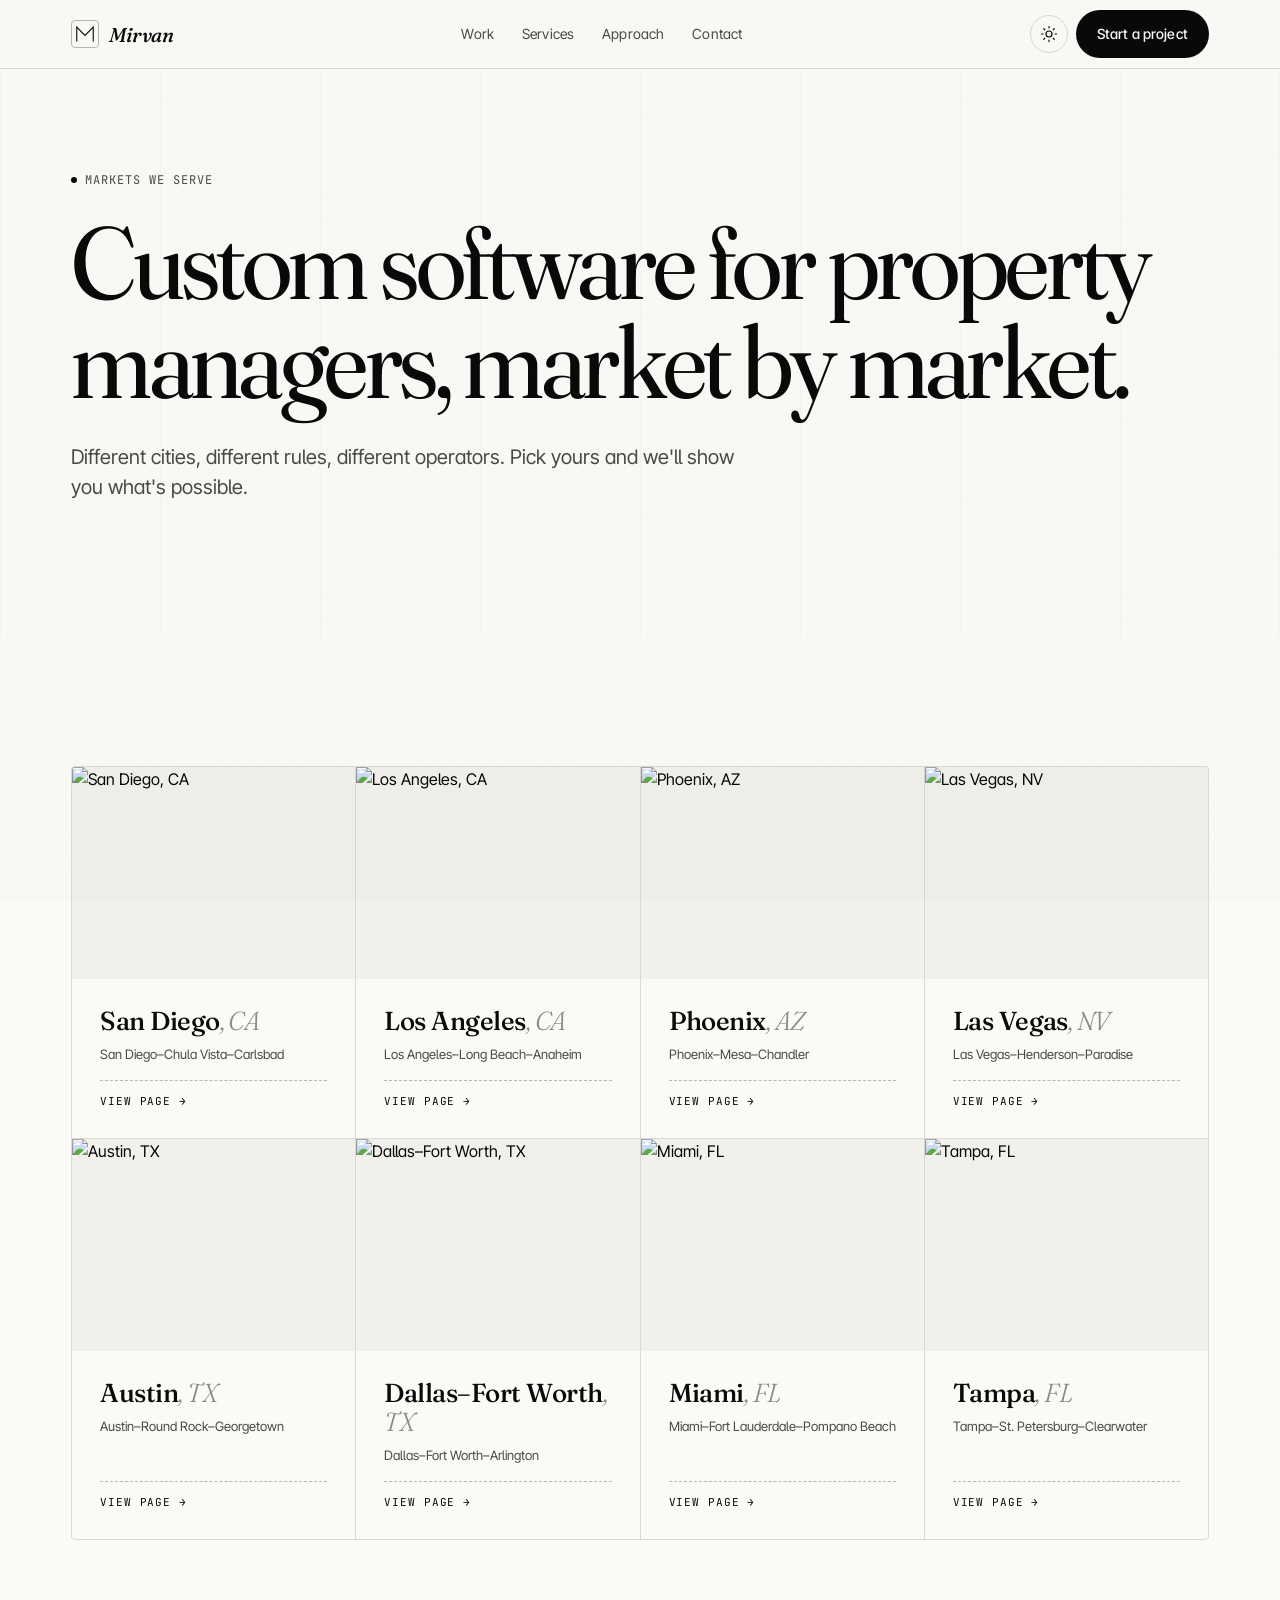
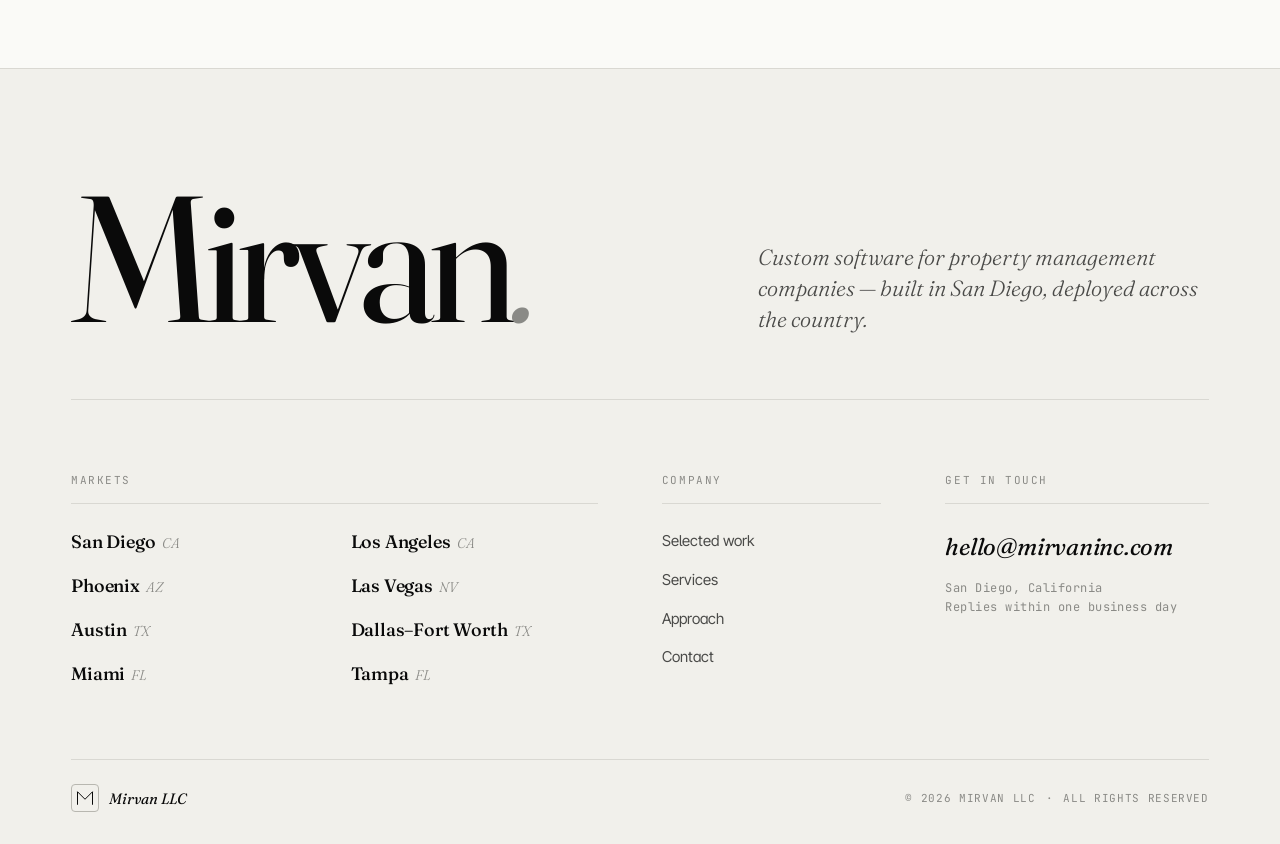
==== commit 449c2fd1: "Add city hero images" ====
--- a/property-management-software/index.html
+++ b/property-management-software/index.html
@@ -8,6 +8,8 @@
   <link rel="canonical" href="https://mirvaninc.com/property-management-software/" />
   <meta name="robots" content="index, follow" />
   <link rel="icon" href="/favicon.svg" type="image/svg+xml" />
+  <link rel="preconnect" href="https://images.unsplash.com" />
+  <link rel="preconnect" href="https://plus.unsplash.com" />
   <link rel="preconnect" href="https://fonts.googleapis.com" />
   <link rel="preconnect" href="https://fonts.gstatic.com" crossorigin />
   <link href="https://fonts.googleapis.com/css2?family=Fraunces:opsz,wght@9..144,300;9..144,400;9..144,500;9..144,600&family=JetBrains+Mono:wght@400;500&family=Inter+Tight:wght@300;400;500;600&display=swap" rel="stylesheet" />
@@ -59,44 +61,84 @@
       <div class="section__inner">
         <div class="hub-grid">
           <a class="hub-card reveal" href="/property-management-software/san-diego/">
-            <p class="hub-card__city">San Diego<span class="hub-card__state">, CA</span></p>
-            <p class="hub-card__metro">San Diego–Chula Vista–Carlsbad</p>
-            <p class="hub-card__cta">View page →</p>
+            <div class="hub-card__media">
+              <img src="https://plus.unsplash.com/premium_photo-1697730142151-c6ce356c1167?q=80&w=2526&auto=format&fit=crop&ixlib=rb-4.1.0&ixid=M3wxMjA3fDB8MHxwaG90by1wYWdlfHx8fGVufDB8fHx8fA%3D%3D" alt="San Diego, CA" loading="lazy" decoding="async" />
+            </div>
+            <div class="hub-card__body">
+              <p class="hub-card__city">San Diego<span class="hub-card__state">, CA</span></p>
+              <p class="hub-card__metro">San Diego–Chula Vista–Carlsbad</p>
+              <p class="hub-card__cta">View page →</p>
+            </div>
           </a>
           <a class="hub-card reveal" href="/property-management-software/los-angeles/">
-            <p class="hub-card__city">Los Angeles<span class="hub-card__state">, CA</span></p>
-            <p class="hub-card__metro">Los Angeles–Long Beach–Anaheim</p>
-            <p class="hub-card__cta">View page →</p>
+            <div class="hub-card__media">
+              <img src="https://images.unsplash.com/flagged/photo-1575555201693-7cd442b8023f?q=80&w=2532&auto=format&fit=crop&ixlib=rb-4.1.0&ixid=M3wxMjA3fDB8MHxwaG90by1wYWdlfHx8fGVufDB8fHx8fA%3D%3D" alt="Los Angeles, CA" loading="lazy" decoding="async" />
+            </div>
+            <div class="hub-card__body">
+              <p class="hub-card__city">Los Angeles<span class="hub-card__state">, CA</span></p>
+              <p class="hub-card__metro">Los Angeles–Long Beach–Anaheim</p>
+              <p class="hub-card__cta">View page →</p>
+            </div>
           </a>
           <a class="hub-card reveal" href="/property-management-software/phoenix/">
-            <p class="hub-card__city">Phoenix<span class="hub-card__state">, AZ</span></p>
-            <p class="hub-card__metro">Phoenix–Mesa–Chandler</p>
-            <p class="hub-card__cta">View page →</p>
+            <div class="hub-card__media">
+              <img src="https://images.unsplash.com/photo-1729041534038-fdc1f9cf3d3a?q=80&w=2574&auto=format&fit=crop&ixlib=rb-4.1.0&ixid=M3wxMjA3fDB8MHxwaG90by1wYWdlfHx8fGVufDB8fHx8fA%3D%3D" alt="Phoenix, AZ" loading="lazy" decoding="async" />
+            </div>
+            <div class="hub-card__body">
+              <p class="hub-card__city">Phoenix<span class="hub-card__state">, AZ</span></p>
+              <p class="hub-card__metro">Phoenix–Mesa–Chandler</p>
+              <p class="hub-card__cta">View page →</p>
+            </div>
           </a>
           <a class="hub-card reveal" href="/property-management-software/las-vegas/">
-            <p class="hub-card__city">Las Vegas<span class="hub-card__state">, NV</span></p>
-            <p class="hub-card__metro">Las Vegas–Henderson–Paradise</p>
-            <p class="hub-card__cta">View page →</p>
+            <div class="hub-card__media">
+              <img src="https://images.unsplash.com/photo-1583207884889-d79abf0d0aa3?q=80&w=2684&auto=format&fit=crop&ixlib=rb-4.1.0&ixid=M3wxMjA3fDB8MHxwaG90by1wYWdlfHx8fGVufDB8fHx8fA%3D%3D" alt="Las Vegas, NV" loading="lazy" decoding="async" />
+            </div>
+            <div class="hub-card__body">
+              <p class="hub-card__city">Las Vegas<span class="hub-card__state">, NV</span></p>
+              <p class="hub-card__metro">Las Vegas–Henderson–Paradise</p>
+              <p class="hub-card__cta">View page →</p>
+            </div>
           </a>
           <a class="hub-card reveal" href="/property-management-software/austin/">
-            <p class="hub-card__city">Austin<span class="hub-card__state">, TX</span></p>
-            <p class="hub-card__metro">Austin–Round Rock–Georgetown</p>
-            <p class="hub-card__cta">View page →</p>
+            <div class="hub-card__media">
+              <img src="https://images.unsplash.com/photo-1557335200-a65f7f032602?q=80&w=2679&auto=format&fit=crop&ixlib=rb-4.1.0&ixid=M3wxMjA3fDB8MHxwaG90by1wYWdlfHx8fGVufDB8fHx8fA%3D%3D" alt="Austin, TX" loading="lazy" decoding="async" />
+            </div>
+            <div class="hub-card__body">
+              <p class="hub-card__city">Austin<span class="hub-card__state">, TX</span></p>
+              <p class="hub-card__metro">Austin–Round Rock–Georgetown</p>
+              <p class="hub-card__cta">View page →</p>
+            </div>
           </a>
           <a class="hub-card reveal" href="/property-management-software/dallas-fort-worth/">
-            <p class="hub-card__city">Dallas–Fort Worth<span class="hub-card__state">, TX</span></p>
-            <p class="hub-card__metro">Dallas–Fort Worth–Arlington</p>
-            <p class="hub-card__cta">View page →</p>
+            <div class="hub-card__media">
+              <img src="https://plus.unsplash.com/premium_photo-1697729753410-667607f7afd4?q=80&w=2532&auto=format&fit=crop&ixlib=rb-4.1.0&ixid=M3wxMjA3fDB8MHxwaG90by1wYWdlfHx8fGVufDB8fHx8fA%3D%3D" alt="Dallas–Fort Worth, TX" loading="lazy" decoding="async" />
+            </div>
+            <div class="hub-card__body">
+              <p class="hub-card__city">Dallas–Fort Worth<span class="hub-card__state">, TX</span></p>
+              <p class="hub-card__metro">Dallas–Fort Worth–Arlington</p>
+              <p class="hub-card__cta">View page →</p>
+            </div>
           </a>
           <a class="hub-card reveal" href="/property-management-software/miami/">
-            <p class="hub-card__city">Miami<span class="hub-card__state">, FL</span></p>
-            <p class="hub-card__metro">Miami–Fort Lauderdale–Pompano Beach</p>
-            <p class="hub-card__cta">View page →</p>
+            <div class="hub-card__media">
+              <img src="https://images.unsplash.com/photo-1562517634-baa2da3acfbf?q=80&w=2574&auto=format&fit=crop&ixlib=rb-4.1.0&ixid=M3wxMjA3fDB8MHxwaG90by1wYWdlfHx8fGVufDB8fHx8fA%3D%3D" alt="Miami, FL" loading="lazy" decoding="async" />
+            </div>
+            <div class="hub-card__body">
+              <p class="hub-card__city">Miami<span class="hub-card__state">, FL</span></p>
+              <p class="hub-card__metro">Miami–Fort Lauderdale–Pompano Beach</p>
+              <p class="hub-card__cta">View page →</p>
+            </div>
           </a>
           <a class="hub-card reveal" href="/property-management-software/tampa/">
-            <p class="hub-card__city">Tampa<span class="hub-card__state">, FL</span></p>
-            <p class="hub-card__metro">Tampa–St. Petersburg–Clearwater</p>
-            <p class="hub-card__cta">View page →</p>
+            <div class="hub-card__media">
+              <img src="https://images.unsplash.com/photo-1561063139-e183e66909c4?q=80&w=2670&auto=format&fit=crop&ixlib=rb-4.1.0&ixid=M3wxMjA3fDB8MHxwaG90by1wYWdlfHx8fGVufDB8fHx8fA%3D%3D" alt="Tampa, FL" loading="lazy" decoding="async" />
+            </div>
+            <div class="hub-card__body">
+              <p class="hub-card__city">Tampa<span class="hub-card__state">, FL</span></p>
+              <p class="hub-card__metro">Tampa–St. Petersburg–Clearwater</p>
+              <p class="hub-card__cta">View page →</p>
+            </div>
           </a>
         </div>
       </div>
--- a/styles.css
+++ b/styles.css
@@ -874,6 +874,86 @@
 
 /* ============== CITY PAGE ADDITIONS ============== */
 
+/* Full-bleed hero image (city pages) */
+.hero-image {
+  width: 100%;
+  padding: 0;
+  background: var(--bg);
+}
+.hero-image__frame {
+  position: relative;
+  width: 100%;
+  aspect-ratio: 21 / 9;
+  max-height: 70vh;
+  overflow: hidden;
+  background: var(--bg-alt);
+}
+@media (max-width: 720px) {
+  .hero-image__frame { aspect-ratio: 4 / 3; max-height: 60vh; }
+}
+.hero-image__frame img {
+  position: absolute;
+  inset: 0;
+  width: 100%;
+  height: 100%;
+  object-fit: cover;
+  object-position: center;
+  display: block;
+  /* subtle filter to keep things editorial regardless of source photo */
+  filter: saturate(0.92) contrast(1.02);
+  animation: hero-image-in 1.4s cubic-bezier(.2,.7,.2,1);
+}
+[data-theme="dark"] .hero-image__frame img {
+  filter: saturate(0.85) contrast(1.05) brightness(0.85);
+}
+@keyframes hero-image-in {
+  from { transform: scale(1.06); opacity: 0; }
+  to { transform: scale(1); opacity: 1; }
+}
+.hero-image__overlay {
+  position: absolute;
+  inset: 0;
+  pointer-events: none;
+  background: linear-gradient(
+    to bottom,
+    rgba(0,0,0,0) 0%,
+    rgba(0,0,0,0) 60%,
+    color-mix(in srgb, var(--bg) 0%, transparent) 80%,
+    var(--bg) 100%
+  );
+}
+.hero-image__caption {
+  position: absolute;
+  bottom: clamp(20px, 3vw, 36px);
+  left: clamp(20px, 4vw, 56px);
+  display: inline-flex;
+  align-items: center;
+  gap: 10px;
+  padding: 8px 14px;
+  background: color-mix(in srgb, var(--bg) 88%, transparent);
+  backdrop-filter: blur(10px) saturate(140%);
+  -webkit-backdrop-filter: blur(10px) saturate(140%);
+  border: 1px solid var(--line);
+  border-radius: 999px;
+  font-family: var(--font-mono);
+  font-size: 11px;
+  letter-spacing: 0.1em;
+  text-transform: uppercase;
+  color: var(--ink);
+}
+.hero-image__dot {
+  width: 6px;
+  height: 6px;
+  border-radius: 50%;
+  background: var(--ink);
+  animation: pulse 2.4s ease-in-out infinite;
+}
+
+/* Tighten hero spacing on city pages since image takes the visual lead */
+.hero--city {
+  padding-top: clamp(32px, 5vw, 56px);
+}
+
 /* Breadcrumb */
 .breadcrumb {
   border-bottom: 1px solid var(--line);
@@ -976,26 +1056,55 @@
 @media (min-width: 640px) {
   .hub-grid { grid-template-columns: repeat(2, 1fr); }
 }
-@media (min-width: 960px) {
+@media (min-width: 1000px) {
   .hub-grid { grid-template-columns: repeat(4, 1fr); }
 }
 .hub-card {
+  display: flex;
+  flex-direction: column;
+  background: var(--bg);
+  transition: background-color 0.3s ease;
+  overflow: hidden;
+}
+.hub-card__media {
+  position: relative;
+  width: 100%;
+  aspect-ratio: 4 / 3;
+  overflow: hidden;
+  background: var(--bg-alt);
+}
+.hub-card__media img {
+  position: absolute;
+  inset: 0;
+  width: 100%;
+  height: 100%;
+  object-fit: cover;
+  display: block;
+  filter: saturate(0.92) contrast(1.02);
+  transition: transform 0.7s cubic-bezier(.2,.7,.2,1), filter 0.4s ease;
+}
+[data-theme="dark"] .hub-card__media img {
+  filter: saturate(0.85) contrast(1.05) brightness(0.82);
+}
+.hub-card:hover .hub-card__media img {
+  transform: scale(1.04);
+}
+.hub-card__body {
   display: flex;
   flex-direction: column;
   gap: 8px;
-  padding: clamp(24px, 3vw, 36px);
-  background: var(--bg);
-  transition: background-color 0.3s ease;
-  min-height: 180px;
+  padding: clamp(20px, 2.5vw, 28px);
+  flex: 1;
 }
 .hub-card:hover { background: var(--bg-alt); }
 .hub-card__city {
   font-family: var(--font-display);
-  font-size: clamp(22px, 2.6vw, 28px);
+  font-size: clamp(20px, 2.4vw, 26px);
   font-weight: 500;
   letter-spacing: -0.02em;
   margin: 0;
   color: var(--ink);
+  line-height: 1.1;
 }
 .hub-card__state {
   font-style: italic;
@@ -1010,10 +1119,11 @@
 }
 .hub-card__cta {
   font-family: var(--font-mono);
-  font-size: 12px;
-  letter-spacing: 0.05em;
-  color: var(--ink);
-  margin: 12px 0 0;
+  font-size: 11px;
+  letter-spacing: 0.08em;
+  text-transform: uppercase;
+  color: var(--ink);
+  margin: 8px 0 0;
   border-top: 1px dashed var(--line-strong);
   padding-top: 12px;
 }
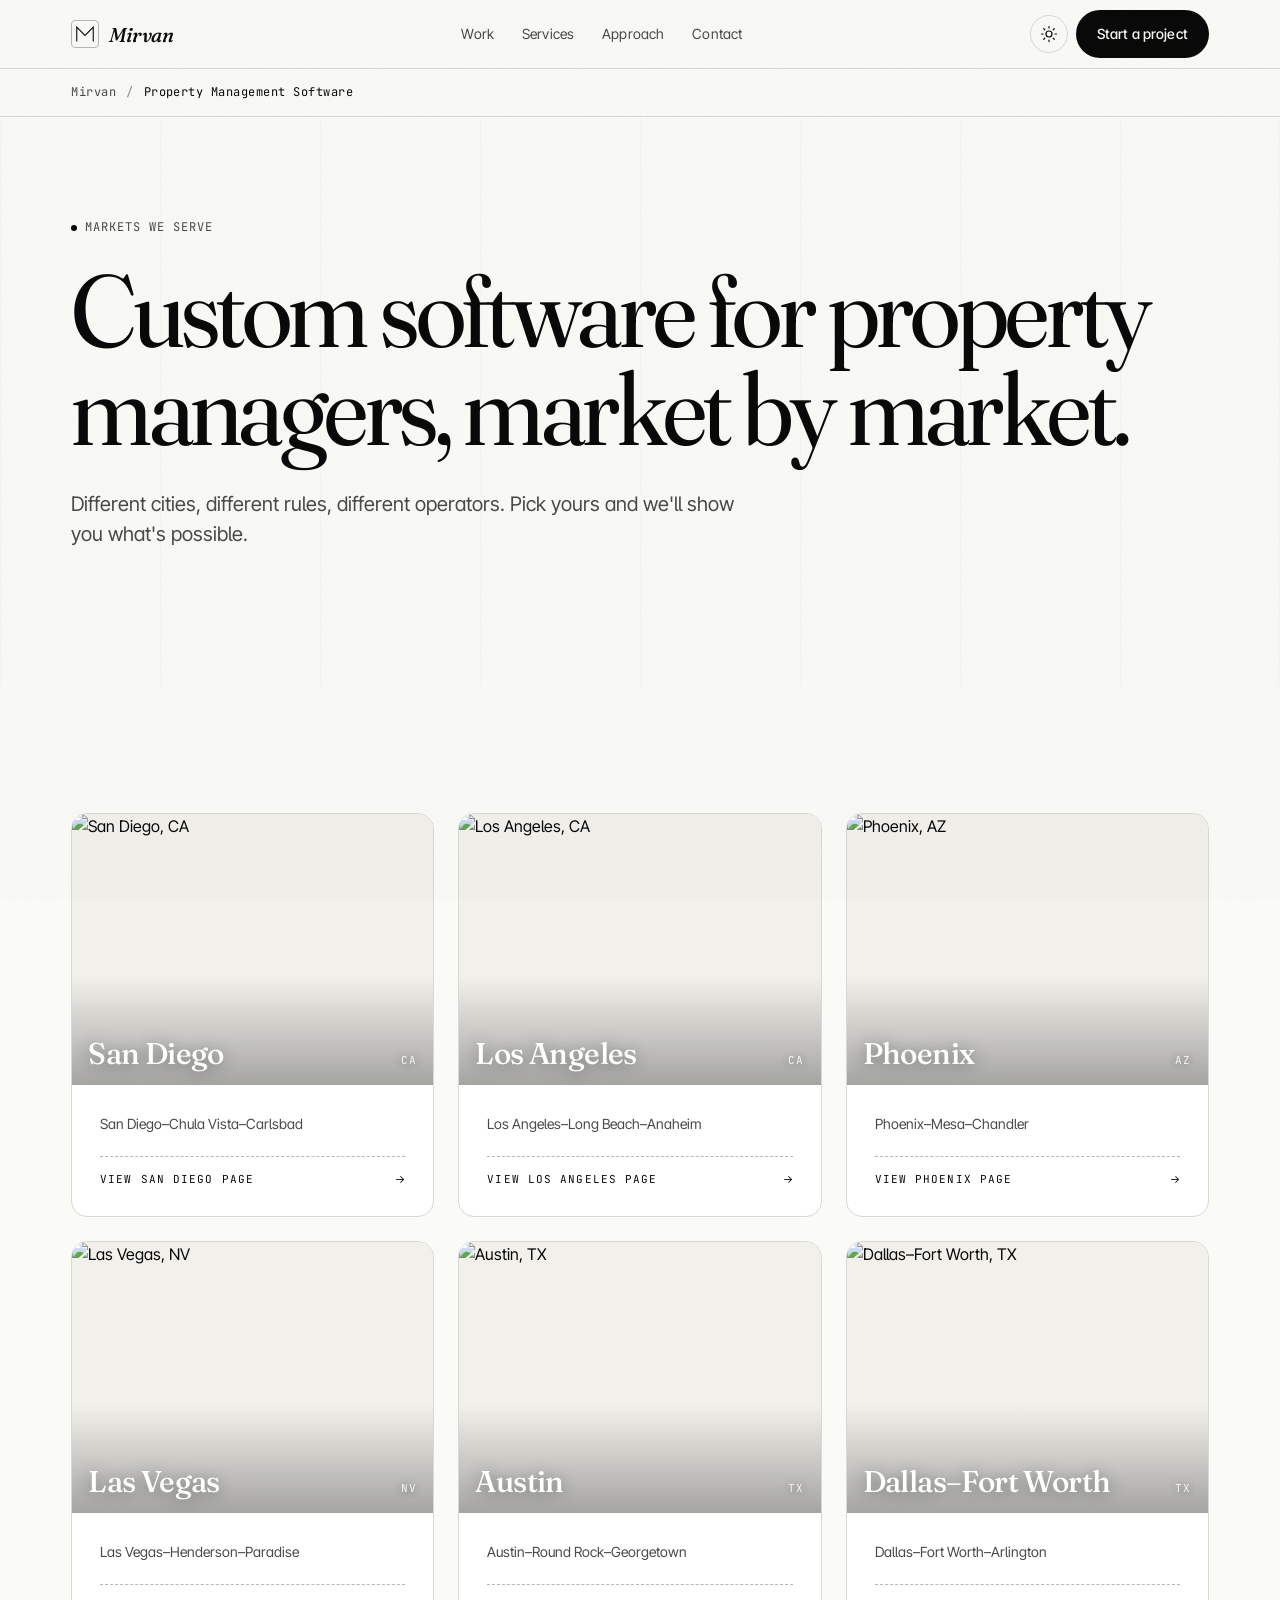
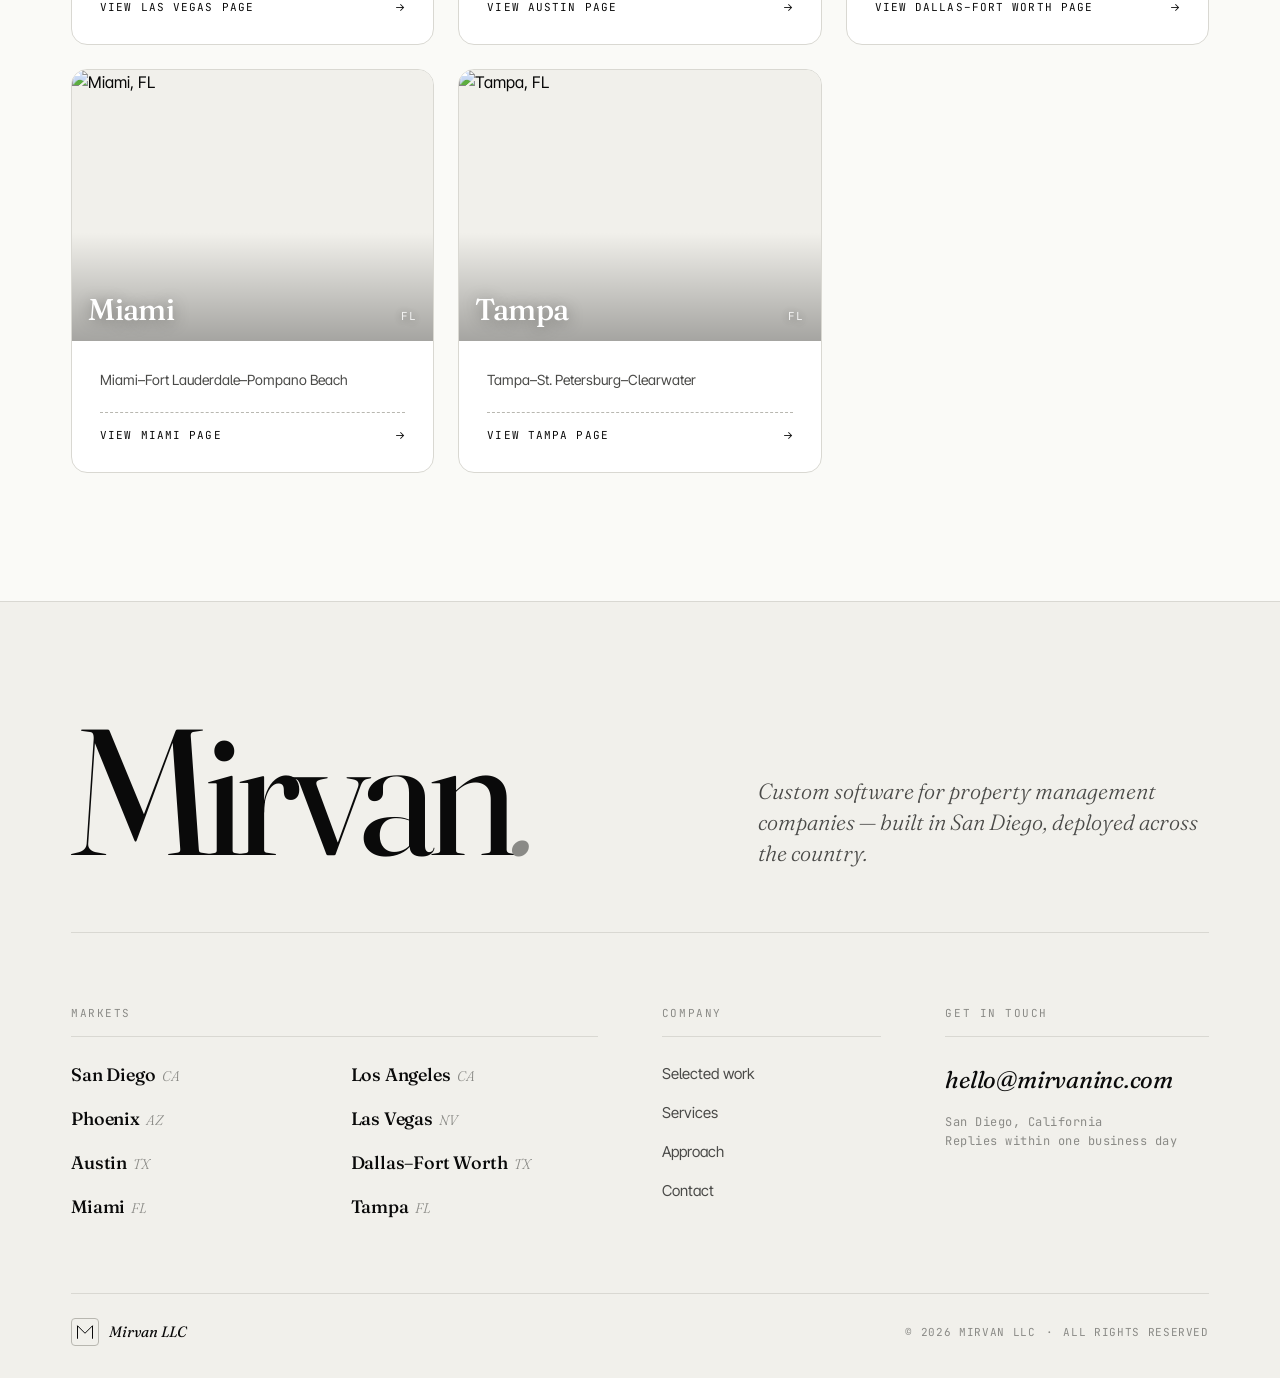
==== commit 3f369dec: "Fix breadcrumb links + redesign hub page with rounded cards" ====
--- a/property-management-software/index.html
+++ b/property-management-software/index.html
@@ -48,6 +48,15 @@
   </header>
 
   <main id="main">
+    <!-- BREADCRUMB -->
+    <nav class="breadcrumb" aria-label="Breadcrumb">
+      <div class="breadcrumb__inner">
+        <a href="/">Mirvan</a>
+        <span aria-hidden="true">/</span>
+        <span class="breadcrumb__current">Property Management Software</span>
+      </div>
+    </nav>
+
     <section class="hero hero--city">
       <div class="hero__grid" aria-hidden="true"><span></span><span></span><span></span><span></span><span></span><span></span><span></span><span></span></div>
       <div class="hero__inner reveal">
@@ -63,81 +72,105 @@
           <a class="hub-card reveal" href="/property-management-software/san-diego/">
             <div class="hub-card__media">
               <img src="https://plus.unsplash.com/premium_photo-1697730142151-c6ce356c1167?q=80&w=2526&auto=format&fit=crop&ixlib=rb-4.1.0&ixid=M3wxMjA3fDB8MHxwaG90by1wYWdlfHx8fGVufDB8fHx8fA%3D%3D" alt="San Diego, CA" loading="lazy" decoding="async" />
-            </div>
-            <div class="hub-card__body">
-              <p class="hub-card__city">San Diego<span class="hub-card__state">, CA</span></p>
+              <div class="hub-card__media-label">
+                <h3 class="hub-card__media-city">San Diego</h3>
+                <span class="hub-card__media-state">CA</span>
+              </div>
+            </div>
+            <div class="hub-card__body">
               <p class="hub-card__metro">San Diego–Chula Vista–Carlsbad</p>
-              <p class="hub-card__cta">View page →</p>
+              <p class="hub-card__cta"><span>View San Diego page</span></p>
             </div>
           </a>
           <a class="hub-card reveal" href="/property-management-software/los-angeles/">
             <div class="hub-card__media">
               <img src="https://images.unsplash.com/flagged/photo-1575555201693-7cd442b8023f?q=80&w=2532&auto=format&fit=crop&ixlib=rb-4.1.0&ixid=M3wxMjA3fDB8MHxwaG90by1wYWdlfHx8fGVufDB8fHx8fA%3D%3D" alt="Los Angeles, CA" loading="lazy" decoding="async" />
-            </div>
-            <div class="hub-card__body">
-              <p class="hub-card__city">Los Angeles<span class="hub-card__state">, CA</span></p>
+              <div class="hub-card__media-label">
+                <h3 class="hub-card__media-city">Los Angeles</h3>
+                <span class="hub-card__media-state">CA</span>
+              </div>
+            </div>
+            <div class="hub-card__body">
               <p class="hub-card__metro">Los Angeles–Long Beach–Anaheim</p>
-              <p class="hub-card__cta">View page →</p>
+              <p class="hub-card__cta"><span>View Los Angeles page</span></p>
             </div>
           </a>
           <a class="hub-card reveal" href="/property-management-software/phoenix/">
             <div class="hub-card__media">
               <img src="https://images.unsplash.com/photo-1729041534038-fdc1f9cf3d3a?q=80&w=2574&auto=format&fit=crop&ixlib=rb-4.1.0&ixid=M3wxMjA3fDB8MHxwaG90by1wYWdlfHx8fGVufDB8fHx8fA%3D%3D" alt="Phoenix, AZ" loading="lazy" decoding="async" />
-            </div>
-            <div class="hub-card__body">
-              <p class="hub-card__city">Phoenix<span class="hub-card__state">, AZ</span></p>
+              <div class="hub-card__media-label">
+                <h3 class="hub-card__media-city">Phoenix</h3>
+                <span class="hub-card__media-state">AZ</span>
+              </div>
+            </div>
+            <div class="hub-card__body">
               <p class="hub-card__metro">Phoenix–Mesa–Chandler</p>
-              <p class="hub-card__cta">View page →</p>
+              <p class="hub-card__cta"><span>View Phoenix page</span></p>
             </div>
           </a>
           <a class="hub-card reveal" href="/property-management-software/las-vegas/">
             <div class="hub-card__media">
               <img src="https://images.unsplash.com/photo-1583207884889-d79abf0d0aa3?q=80&w=2684&auto=format&fit=crop&ixlib=rb-4.1.0&ixid=M3wxMjA3fDB8MHxwaG90by1wYWdlfHx8fGVufDB8fHx8fA%3D%3D" alt="Las Vegas, NV" loading="lazy" decoding="async" />
-            </div>
-            <div class="hub-card__body">
-              <p class="hub-card__city">Las Vegas<span class="hub-card__state">, NV</span></p>
+              <div class="hub-card__media-label">
+                <h3 class="hub-card__media-city">Las Vegas</h3>
+                <span class="hub-card__media-state">NV</span>
+              </div>
+            </div>
+            <div class="hub-card__body">
               <p class="hub-card__metro">Las Vegas–Henderson–Paradise</p>
-              <p class="hub-card__cta">View page →</p>
+              <p class="hub-card__cta"><span>View Las Vegas page</span></p>
             </div>
           </a>
           <a class="hub-card reveal" href="/property-management-software/austin/">
             <div class="hub-card__media">
               <img src="https://images.unsplash.com/photo-1557335200-a65f7f032602?q=80&w=2679&auto=format&fit=crop&ixlib=rb-4.1.0&ixid=M3wxMjA3fDB8MHxwaG90by1wYWdlfHx8fGVufDB8fHx8fA%3D%3D" alt="Austin, TX" loading="lazy" decoding="async" />
-            </div>
-            <div class="hub-card__body">
-              <p class="hub-card__city">Austin<span class="hub-card__state">, TX</span></p>
+              <div class="hub-card__media-label">
+                <h3 class="hub-card__media-city">Austin</h3>
+                <span class="hub-card__media-state">TX</span>
+              </div>
+            </div>
+            <div class="hub-card__body">
               <p class="hub-card__metro">Austin–Round Rock–Georgetown</p>
-              <p class="hub-card__cta">View page →</p>
+              <p class="hub-card__cta"><span>View Austin page</span></p>
             </div>
           </a>
           <a class="hub-card reveal" href="/property-management-software/dallas-fort-worth/">
             <div class="hub-card__media">
               <img src="https://plus.unsplash.com/premium_photo-1697729753410-667607f7afd4?q=80&w=2532&auto=format&fit=crop&ixlib=rb-4.1.0&ixid=M3wxMjA3fDB8MHxwaG90by1wYWdlfHx8fGVufDB8fHx8fA%3D%3D" alt="Dallas–Fort Worth, TX" loading="lazy" decoding="async" />
-            </div>
-            <div class="hub-card__body">
-              <p class="hub-card__city">Dallas–Fort Worth<span class="hub-card__state">, TX</span></p>
+              <div class="hub-card__media-label">
+                <h3 class="hub-card__media-city">Dallas–Fort Worth</h3>
+                <span class="hub-card__media-state">TX</span>
+              </div>
+            </div>
+            <div class="hub-card__body">
               <p class="hub-card__metro">Dallas–Fort Worth–Arlington</p>
-              <p class="hub-card__cta">View page →</p>
+              <p class="hub-card__cta"><span>View Dallas–Fort Worth page</span></p>
             </div>
           </a>
           <a class="hub-card reveal" href="/property-management-software/miami/">
             <div class="hub-card__media">
               <img src="https://images.unsplash.com/photo-1562517634-baa2da3acfbf?q=80&w=2574&auto=format&fit=crop&ixlib=rb-4.1.0&ixid=M3wxMjA3fDB8MHxwaG90by1wYWdlfHx8fGVufDB8fHx8fA%3D%3D" alt="Miami, FL" loading="lazy" decoding="async" />
-            </div>
-            <div class="hub-card__body">
-              <p class="hub-card__city">Miami<span class="hub-card__state">, FL</span></p>
+              <div class="hub-card__media-label">
+                <h3 class="hub-card__media-city">Miami</h3>
+                <span class="hub-card__media-state">FL</span>
+              </div>
+            </div>
+            <div class="hub-card__body">
               <p class="hub-card__metro">Miami–Fort Lauderdale–Pompano Beach</p>
-              <p class="hub-card__cta">View page →</p>
+              <p class="hub-card__cta"><span>View Miami page</span></p>
             </div>
           </a>
           <a class="hub-card reveal" href="/property-management-software/tampa/">
             <div class="hub-card__media">
               <img src="https://images.unsplash.com/photo-1561063139-e183e66909c4?q=80&w=2670&auto=format&fit=crop&ixlib=rb-4.1.0&ixid=M3wxMjA3fDB8MHxwaG90by1wYWdlfHx8fGVufDB8fHx8fA%3D%3D" alt="Tampa, FL" loading="lazy" decoding="async" />
-            </div>
-            <div class="hub-card__body">
-              <p class="hub-card__city">Tampa<span class="hub-card__state">, FL</span></p>
+              <div class="hub-card__media-label">
+                <h3 class="hub-card__media-city">Tampa</h3>
+                <span class="hub-card__media-state">FL</span>
+              </div>
+            </div>
+            <div class="hub-card__body">
               <p class="hub-card__metro">Tampa–St. Petersburg–Clearwater</p>
-              <p class="hub-card__cta">View page →</p>
+              <p class="hub-card__cta"><span>View Tampa page</span></p>
             </div>
           </a>
         </div>
--- a/styles.css
+++ b/styles.css
@@ -1043,29 +1043,43 @@
   letter-spacing: 0.02em;
 }
 
-/* Hub page grid */
+/* Hub page grid — bigger, more cinematic cards */
 .hub-grid {
   display: grid;
   grid-template-columns: 1fr;
-  gap: 1px;
-  background: var(--line);
+  gap: clamp(16px, 2vw, 24px);
+  background: transparent;
+  border: 0;
+  border-radius: 0;
+  overflow: visible;
+}
+@media (min-width: 720px) {
+  .hub-grid { grid-template-columns: repeat(2, 1fr); }
+}
+@media (min-width: 1100px) {
+  .hub-grid { grid-template-columns: repeat(3, 1fr); }
+}
+
+.hub-card {
+  display: flex;
+  flex-direction: column;
+  background: var(--bg-elev);
   border: 1px solid var(--line);
-  border-radius: 4px;
+  border-radius: 16px;
   overflow: hidden;
-}
-@media (min-width: 640px) {
-  .hub-grid { grid-template-columns: repeat(2, 1fr); }
-}
-@media (min-width: 1000px) {
-  .hub-grid { grid-template-columns: repeat(4, 1fr); }
-}
-.hub-card {
-  display: flex;
-  flex-direction: column;
-  background: var(--bg);
-  transition: background-color 0.3s ease;
-  overflow: hidden;
-}
+  transition:
+    transform 0.5s cubic-bezier(.2,.7,.2,1),
+    border-color 0.3s ease,
+    box-shadow 0.4s ease;
+  position: relative;
+  isolation: isolate;
+}
+.hub-card:hover {
+  transform: translateY(-4px);
+  border-color: var(--line-strong);
+  box-shadow: var(--shadow);
+}
+
 .hub-card__media {
   position: relative;
   width: 100%;
@@ -1073,6 +1087,22 @@
   overflow: hidden;
   background: var(--bg-alt);
 }
+.hub-card__media::after {
+  content: "";
+  position: absolute;
+  inset: 0;
+  background: linear-gradient(
+    to bottom,
+    rgba(0,0,0,0) 0%,
+    rgba(0,0,0,0) 60%,
+    rgba(0,0,0,0.45) 100%
+  );
+  pointer-events: none;
+  opacity: 0.7;
+  transition: opacity 0.4s ease;
+}
+.hub-card:hover .hub-card__media::after { opacity: 1; }
+
 .hub-card__media img {
   position: absolute;
   inset: 0;
@@ -1087,43 +1117,76 @@
   filter: saturate(0.85) contrast(1.05) brightness(0.82);
 }
 .hub-card:hover .hub-card__media img {
-  transform: scale(1.04);
-}
+  transform: scale(1.06);
+}
+
+/* Floating city label on the image */
+.hub-card__media-label {
+  position: absolute;
+  bottom: 16px;
+  left: 16px;
+  right: 16px;
+  z-index: 2;
+  display: flex;
+  align-items: baseline;
+  justify-content: space-between;
+  gap: 12px;
+  color: #fff;
+}
+.hub-card__media-city {
+  font-family: var(--font-display);
+  font-weight: 500;
+  font-size: clamp(22px, 2.4vw, 30px);
+  letter-spacing: -0.02em;
+  line-height: 1;
+  margin: 0;
+  text-shadow: 0 2px 16px rgba(0,0,0,0.4);
+}
+.hub-card__media-state {
+  font-family: var(--font-mono);
+  font-size: 11px;
+  letter-spacing: 0.12em;
+  text-transform: uppercase;
+  opacity: 0.85;
+  text-shadow: 0 1px 8px rgba(0,0,0,0.6);
+}
+
 .hub-card__body {
   display: flex;
   flex-direction: column;
-  gap: 8px;
+  gap: 10px;
   padding: clamp(20px, 2.5vw, 28px);
   flex: 1;
 }
-.hub-card:hover { background: var(--bg-alt); }
 .hub-card__city {
-  font-family: var(--font-display);
-  font-size: clamp(20px, 2.4vw, 26px);
-  font-weight: 500;
-  letter-spacing: -0.02em;
-  margin: 0;
-  color: var(--ink);
-  line-height: 1.1;
-}
-.hub-card__state {
-  font-style: italic;
-  font-weight: 300;
-  color: var(--ink-faint);
+  display: none; /* now shown on the image */
 }
 .hub-card__metro {
-  font-size: 13px;
+  font-size: 14px;
   color: var(--ink-muted);
   margin: 0;
   flex: 1;
+  line-height: 1.5;
 }
 .hub-card__cta {
   font-family: var(--font-mono);
   font-size: 11px;
-  letter-spacing: 0.08em;
+  letter-spacing: 0.1em;
   text-transform: uppercase;
   color: var(--ink);
-  margin: 8px 0 0;
+  margin: 12px 0 0;
+  padding-top: 14px;
   border-top: 1px dashed var(--line-strong);
-  padding-top: 12px;
-}
+  display: flex;
+  justify-content: space-between;
+  align-items: center;
+}
+.hub-card__cta::after {
+  content: "→";
+  font-family: var(--font-sans);
+  letter-spacing: 0;
+  transition: transform 0.3s cubic-bezier(.2,.7,.2,1);
+}
+.hub-card:hover .hub-card__cta::after {
+  transform: translateX(4px);
+}
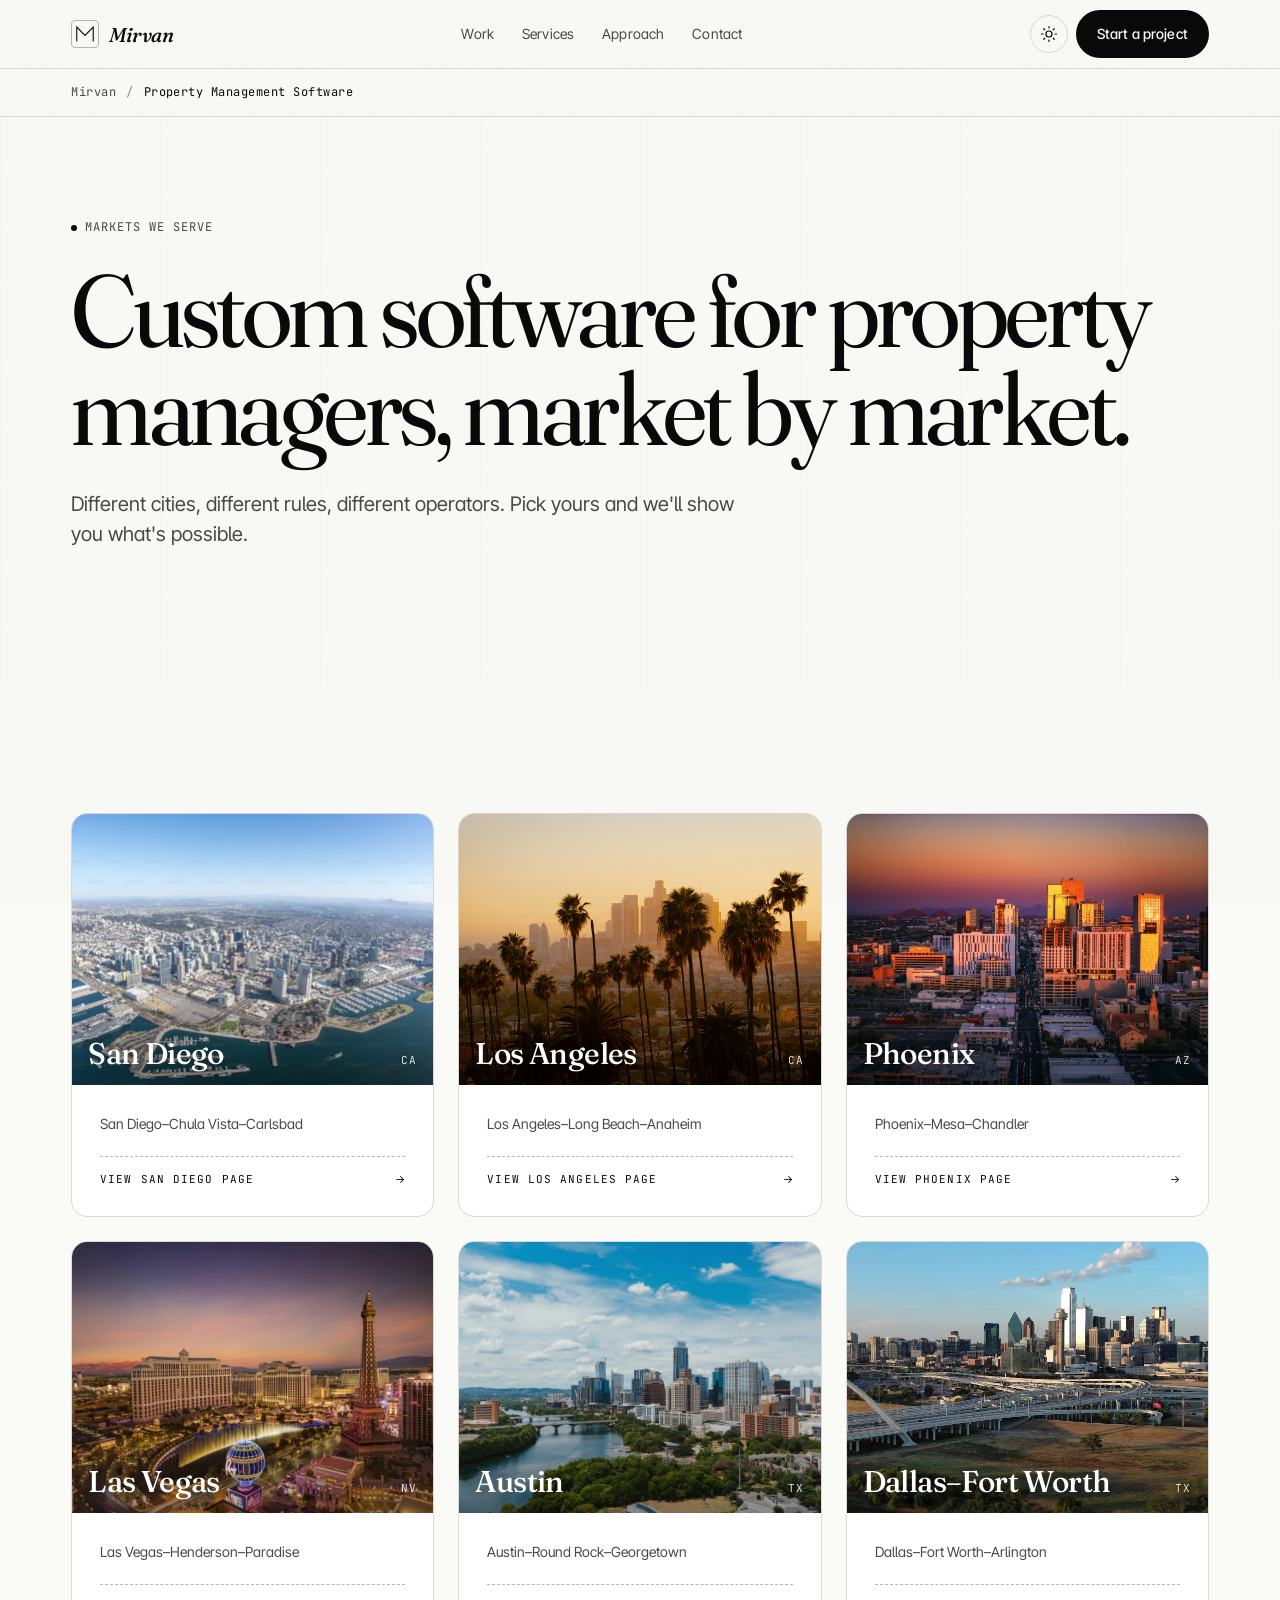
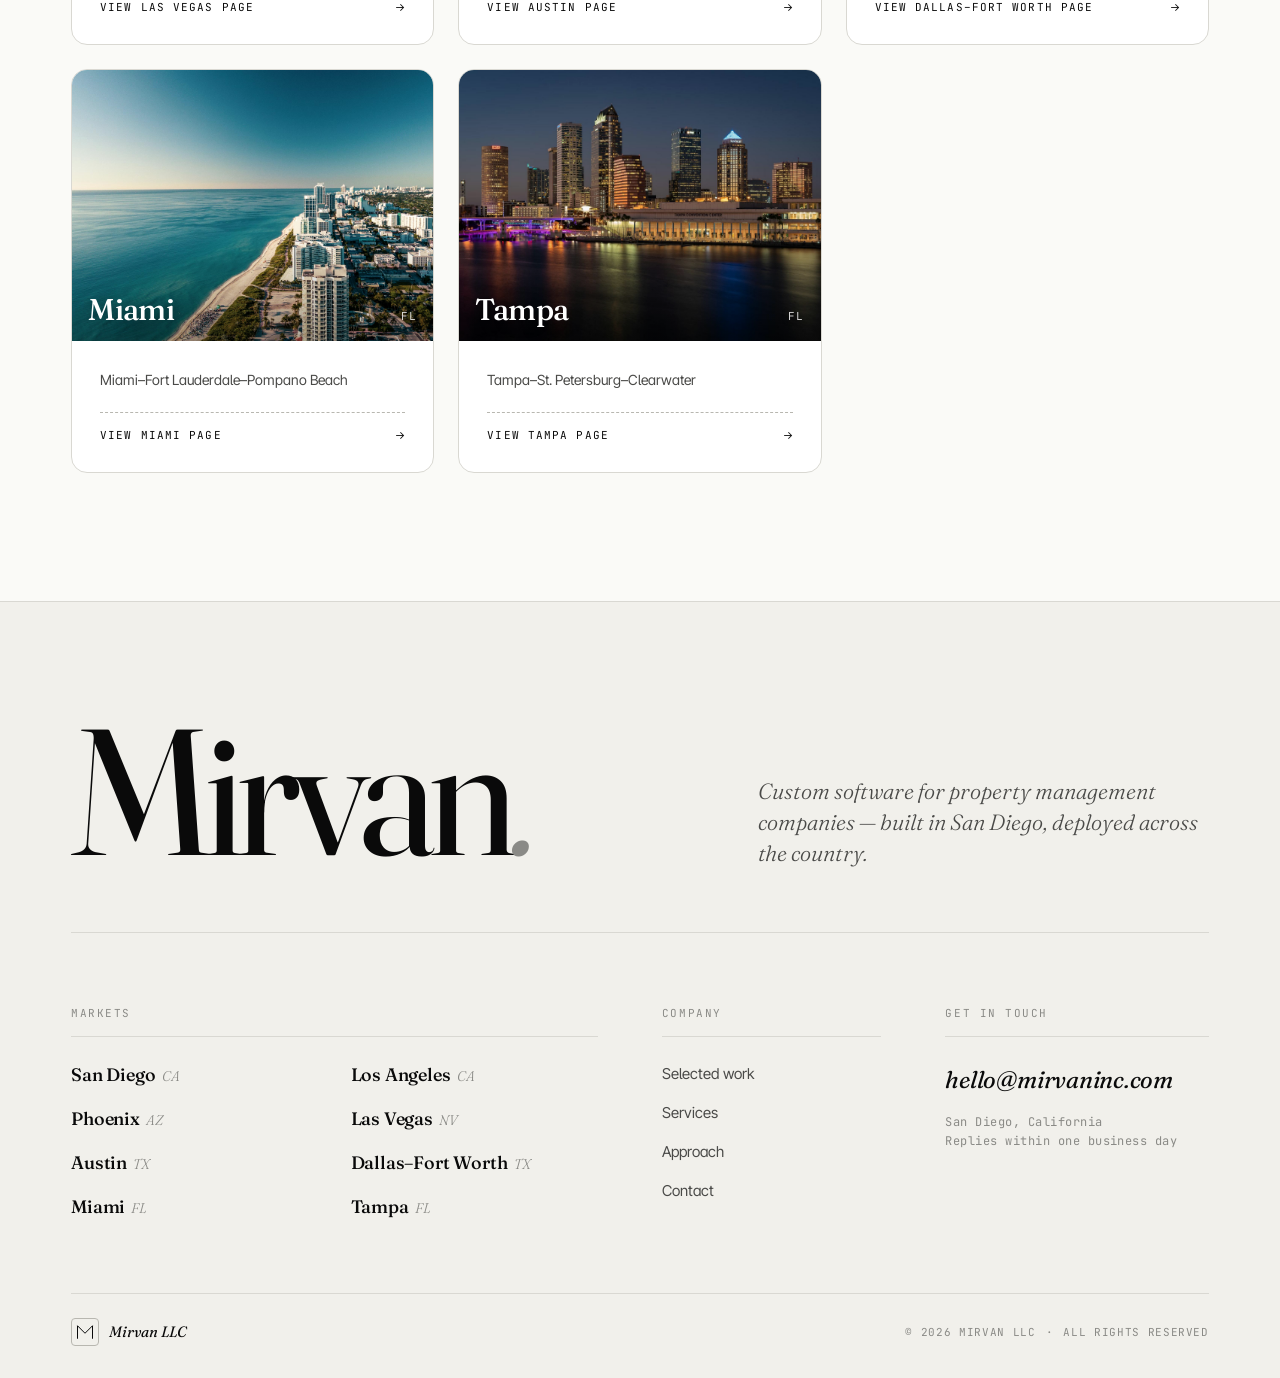
==== commit d8212329: "Self-host city photos + fix OG images for link previews" ====
--- a/property-management-software/index.html
+++ b/property-management-software/index.html
@@ -8,8 +8,6 @@
   <link rel="canonical" href="https://mirvaninc.com/property-management-software/" />
   <meta name="robots" content="index, follow" />
   <link rel="icon" href="/favicon.svg" type="image/svg+xml" />
-  <link rel="preconnect" href="https://images.unsplash.com" />
-  <link rel="preconnect" href="https://plus.unsplash.com" />
   <link rel="preconnect" href="https://fonts.googleapis.com" />
   <link rel="preconnect" href="https://fonts.gstatic.com" crossorigin />
   <link href="https://fonts.googleapis.com/css2?family=Fraunces:opsz,wght@9..144,300;9..144,400;9..144,500;9..144,600&family=JetBrains+Mono:wght@400;500&family=Inter+Tight:wght@300;400;500;600&display=swap" rel="stylesheet" />
@@ -71,7 +69,7 @@
         <div class="hub-grid">
           <a class="hub-card reveal" href="/property-management-software/san-diego/">
             <div class="hub-card__media">
-              <img src="https://plus.unsplash.com/premium_photo-1697730142151-c6ce356c1167?q=80&w=2526&auto=format&fit=crop&ixlib=rb-4.1.0&ixid=M3wxMjA3fDB8MHxwaG90by1wYWdlfHx8fGVufDB8fHx8fA%3D%3D" alt="San Diego, CA" loading="lazy" decoding="async" />
+              <img src="/public/cities/san-diego-hero.jpg" alt="San Diego, CA" loading="lazy" decoding="async" />
               <div class="hub-card__media-label">
                 <h3 class="hub-card__media-city">San Diego</h3>
                 <span class="hub-card__media-state">CA</span>
@@ -84,7 +82,7 @@
           </a>
           <a class="hub-card reveal" href="/property-management-software/los-angeles/">
             <div class="hub-card__media">
-              <img src="https://images.unsplash.com/flagged/photo-1575555201693-7cd442b8023f?q=80&w=2532&auto=format&fit=crop&ixlib=rb-4.1.0&ixid=M3wxMjA3fDB8MHxwaG90by1wYWdlfHx8fGVufDB8fHx8fA%3D%3D" alt="Los Angeles, CA" loading="lazy" decoding="async" />
+              <img src="/public/cities/los-angeles-hero.jpg" alt="Los Angeles, CA" loading="lazy" decoding="async" />
               <div class="hub-card__media-label">
                 <h3 class="hub-card__media-city">Los Angeles</h3>
                 <span class="hub-card__media-state">CA</span>
@@ -97,7 +95,7 @@
           </a>
           <a class="hub-card reveal" href="/property-management-software/phoenix/">
             <div class="hub-card__media">
-              <img src="https://images.unsplash.com/photo-1729041534038-fdc1f9cf3d3a?q=80&w=2574&auto=format&fit=crop&ixlib=rb-4.1.0&ixid=M3wxMjA3fDB8MHxwaG90by1wYWdlfHx8fGVufDB8fHx8fA%3D%3D" alt="Phoenix, AZ" loading="lazy" decoding="async" />
+              <img src="/public/cities/phoenix-hero.jpg" alt="Phoenix, AZ" loading="lazy" decoding="async" />
               <div class="hub-card__media-label">
                 <h3 class="hub-card__media-city">Phoenix</h3>
                 <span class="hub-card__media-state">AZ</span>
@@ -110,7 +108,7 @@
           </a>
           <a class="hub-card reveal" href="/property-management-software/las-vegas/">
             <div class="hub-card__media">
-              <img src="https://images.unsplash.com/photo-1583207884889-d79abf0d0aa3?q=80&w=2684&auto=format&fit=crop&ixlib=rb-4.1.0&ixid=M3wxMjA3fDB8MHxwaG90by1wYWdlfHx8fGVufDB8fHx8fA%3D%3D" alt="Las Vegas, NV" loading="lazy" decoding="async" />
+              <img src="/public/cities/las-vegas-hero.jpg" alt="Las Vegas, NV" loading="lazy" decoding="async" />
               <div class="hub-card__media-label">
                 <h3 class="hub-card__media-city">Las Vegas</h3>
                 <span class="hub-card__media-state">NV</span>
@@ -123,7 +121,7 @@
           </a>
           <a class="hub-card reveal" href="/property-management-software/austin/">
             <div class="hub-card__media">
-              <img src="https://images.unsplash.com/photo-1557335200-a65f7f032602?q=80&w=2679&auto=format&fit=crop&ixlib=rb-4.1.0&ixid=M3wxMjA3fDB8MHxwaG90by1wYWdlfHx8fGVufDB8fHx8fA%3D%3D" alt="Austin, TX" loading="lazy" decoding="async" />
+              <img src="/public/cities/austin-hero.jpg" alt="Austin, TX" loading="lazy" decoding="async" />
               <div class="hub-card__media-label">
                 <h3 class="hub-card__media-city">Austin</h3>
                 <span class="hub-card__media-state">TX</span>
@@ -136,7 +134,7 @@
           </a>
           <a class="hub-card reveal" href="/property-management-software/dallas-fort-worth/">
             <div class="hub-card__media">
-              <img src="https://plus.unsplash.com/premium_photo-1697729753410-667607f7afd4?q=80&w=2532&auto=format&fit=crop&ixlib=rb-4.1.0&ixid=M3wxMjA3fDB8MHxwaG90by1wYWdlfHx8fGVufDB8fHx8fA%3D%3D" alt="Dallas–Fort Worth, TX" loading="lazy" decoding="async" />
+              <img src="/public/cities/dallas-fort-worth-hero.jpg" alt="Dallas–Fort Worth, TX" loading="lazy" decoding="async" />
               <div class="hub-card__media-label">
                 <h3 class="hub-card__media-city">Dallas–Fort Worth</h3>
                 <span class="hub-card__media-state">TX</span>
@@ -149,7 +147,7 @@
           </a>
           <a class="hub-card reveal" href="/property-management-software/miami/">
             <div class="hub-card__media">
-              <img src="https://images.unsplash.com/photo-1562517634-baa2da3acfbf?q=80&w=2574&auto=format&fit=crop&ixlib=rb-4.1.0&ixid=M3wxMjA3fDB8MHxwaG90by1wYWdlfHx8fGVufDB8fHx8fA%3D%3D" alt="Miami, FL" loading="lazy" decoding="async" />
+              <img src="/public/cities/miami-hero.jpg" alt="Miami, FL" loading="lazy" decoding="async" />
               <div class="hub-card__media-label">
                 <h3 class="hub-card__media-city">Miami</h3>
                 <span class="hub-card__media-state">FL</span>
@@ -162,7 +160,7 @@
           </a>
           <a class="hub-card reveal" href="/property-management-software/tampa/">
             <div class="hub-card__media">
-              <img src="https://images.unsplash.com/photo-1561063139-e183e66909c4?q=80&w=2670&auto=format&fit=crop&ixlib=rb-4.1.0&ixid=M3wxMjA3fDB8MHxwaG90by1wYWdlfHx8fGVufDB8fHx8fA%3D%3D" alt="Tampa, FL" loading="lazy" decoding="async" />
+              <img src="/public/cities/tampa-hero.jpg" alt="Tampa, FL" loading="lazy" decoding="async" />
               <div class="hub-card__media-label">
                 <h3 class="hub-card__media-city">Tampa</h3>
                 <span class="hub-card__media-state">FL</span>
